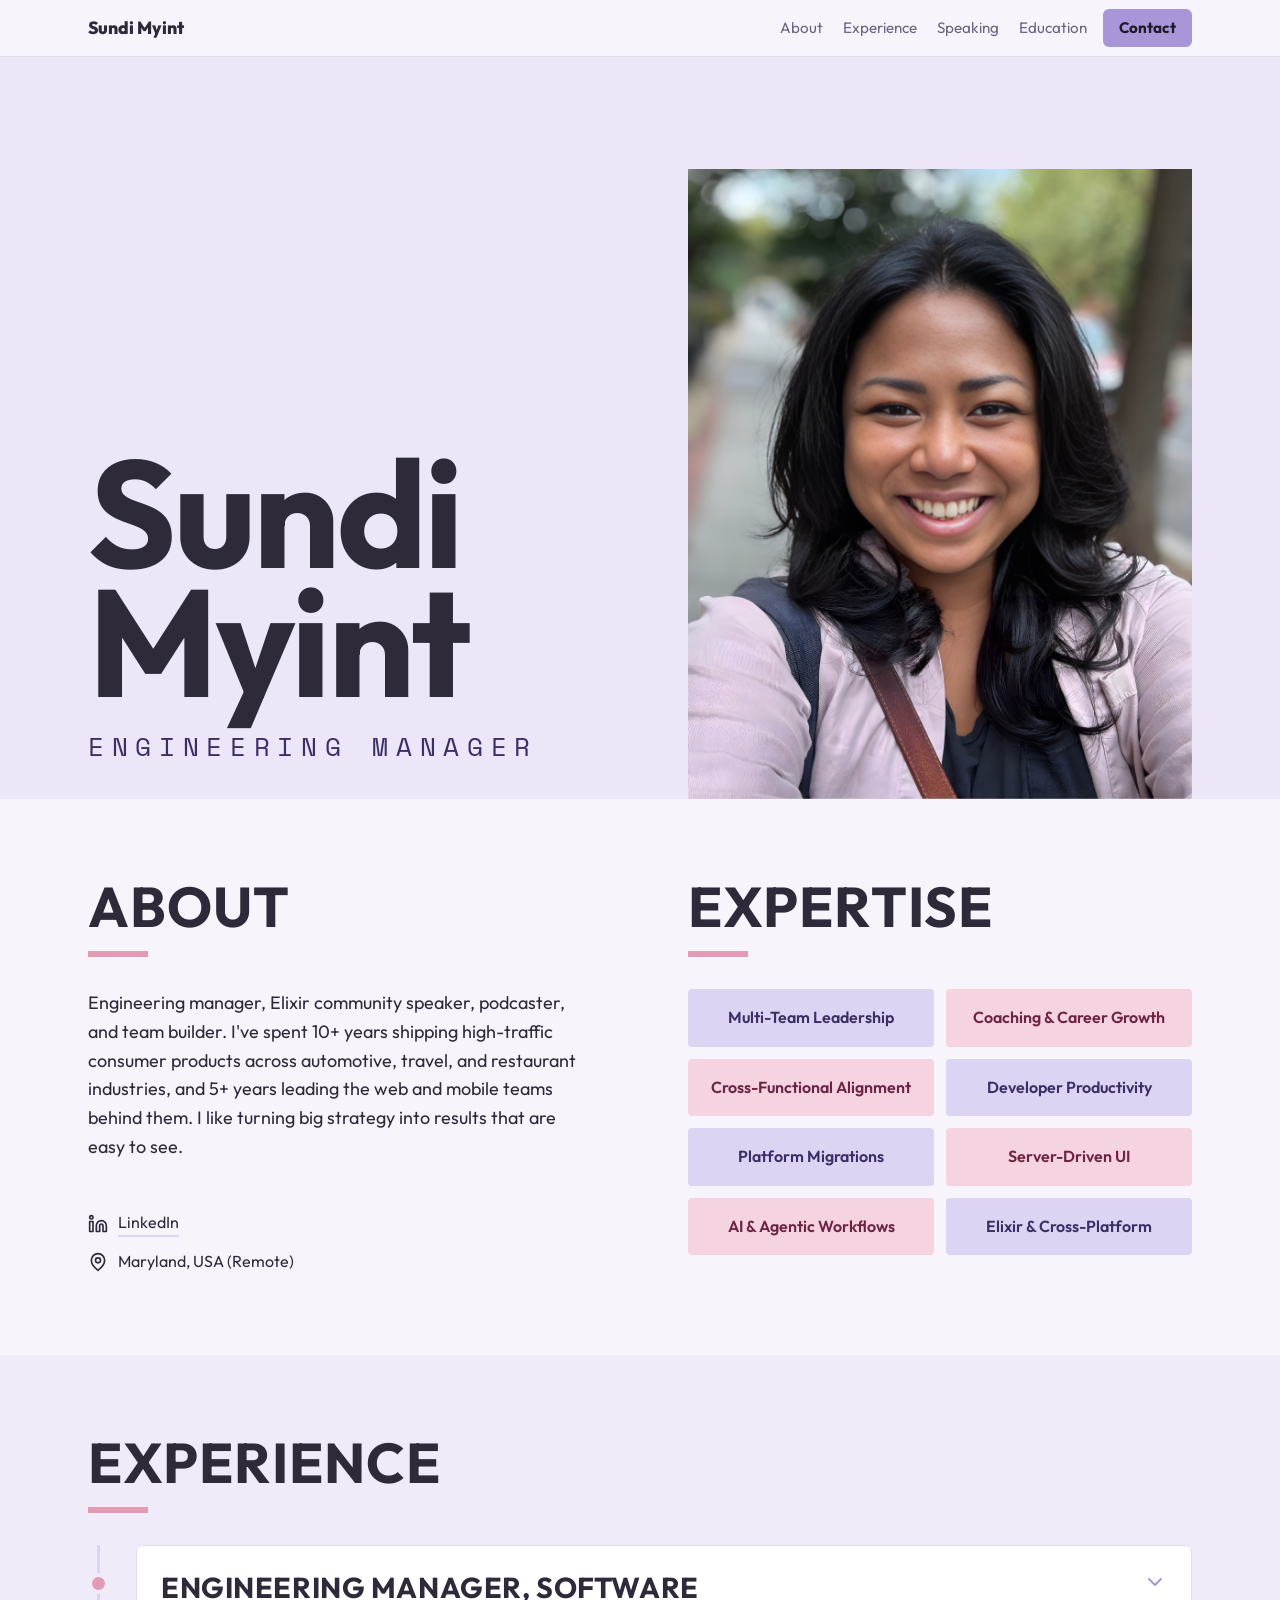
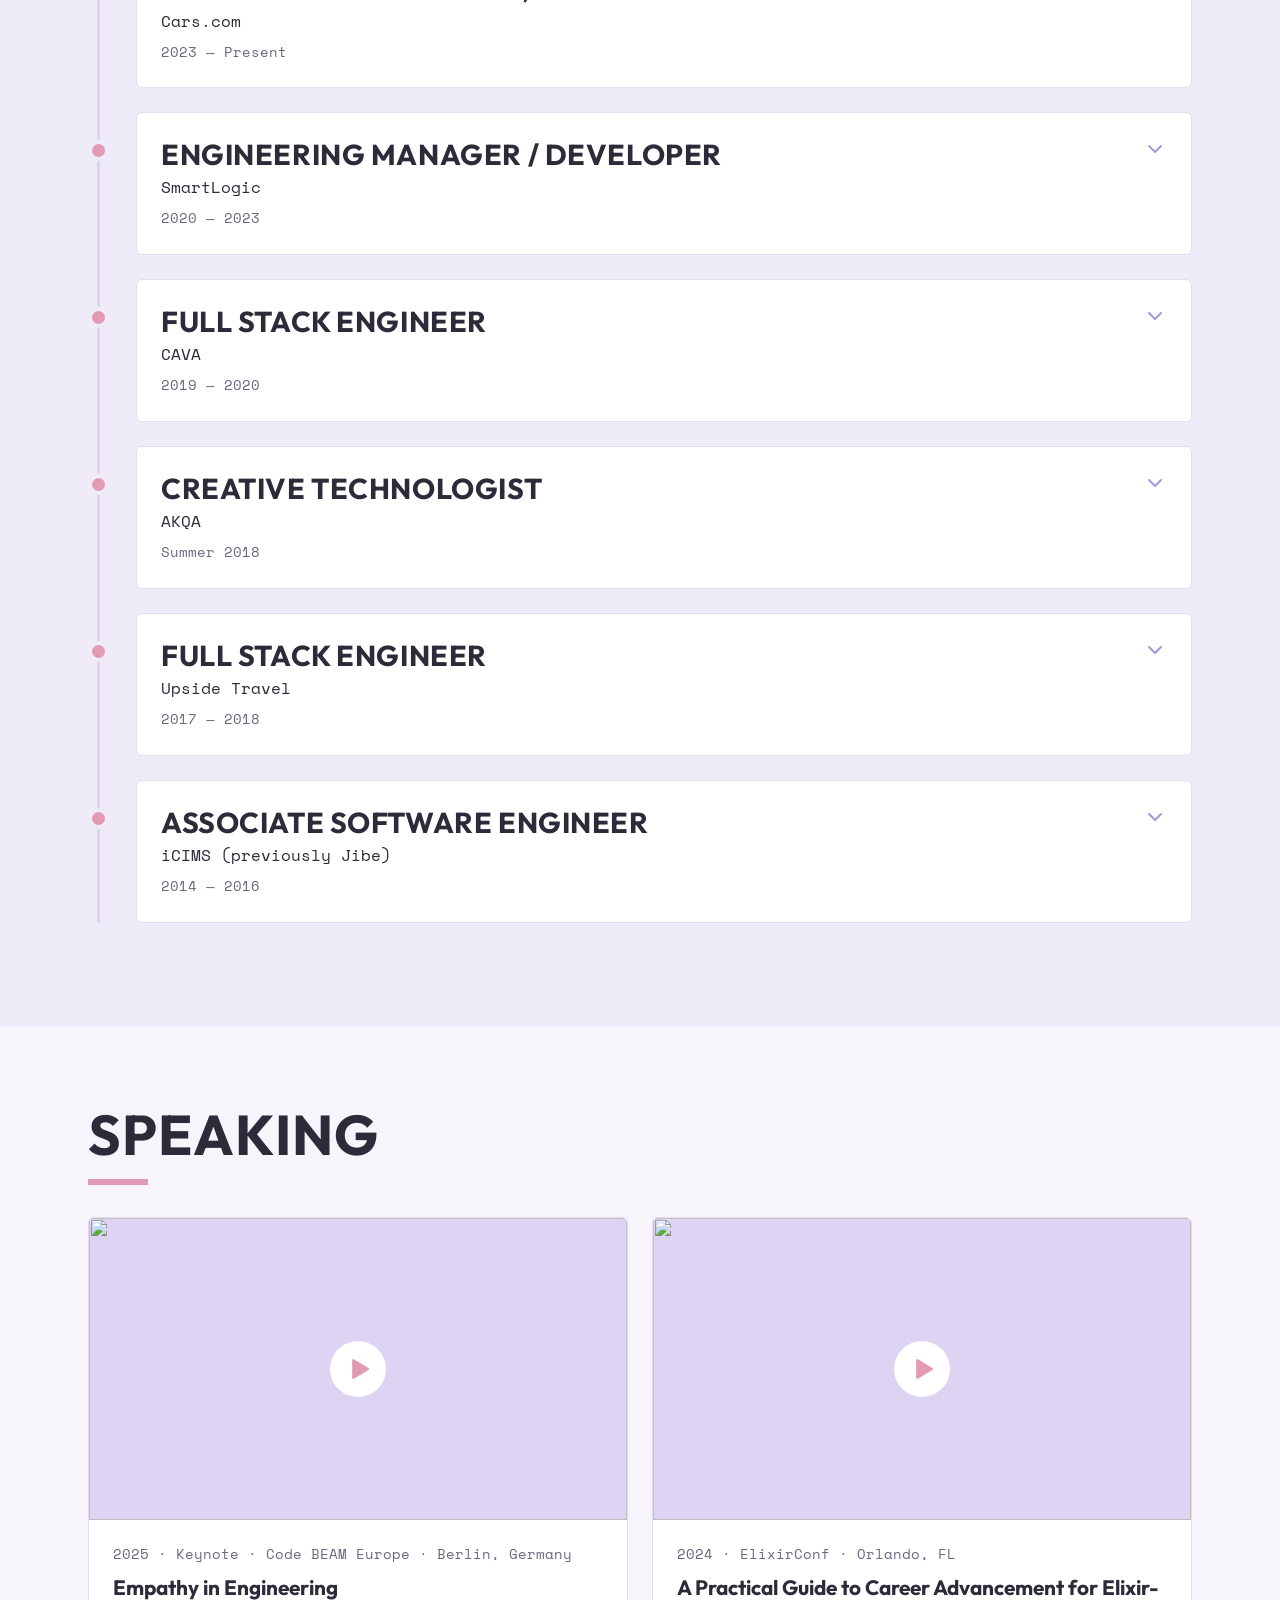
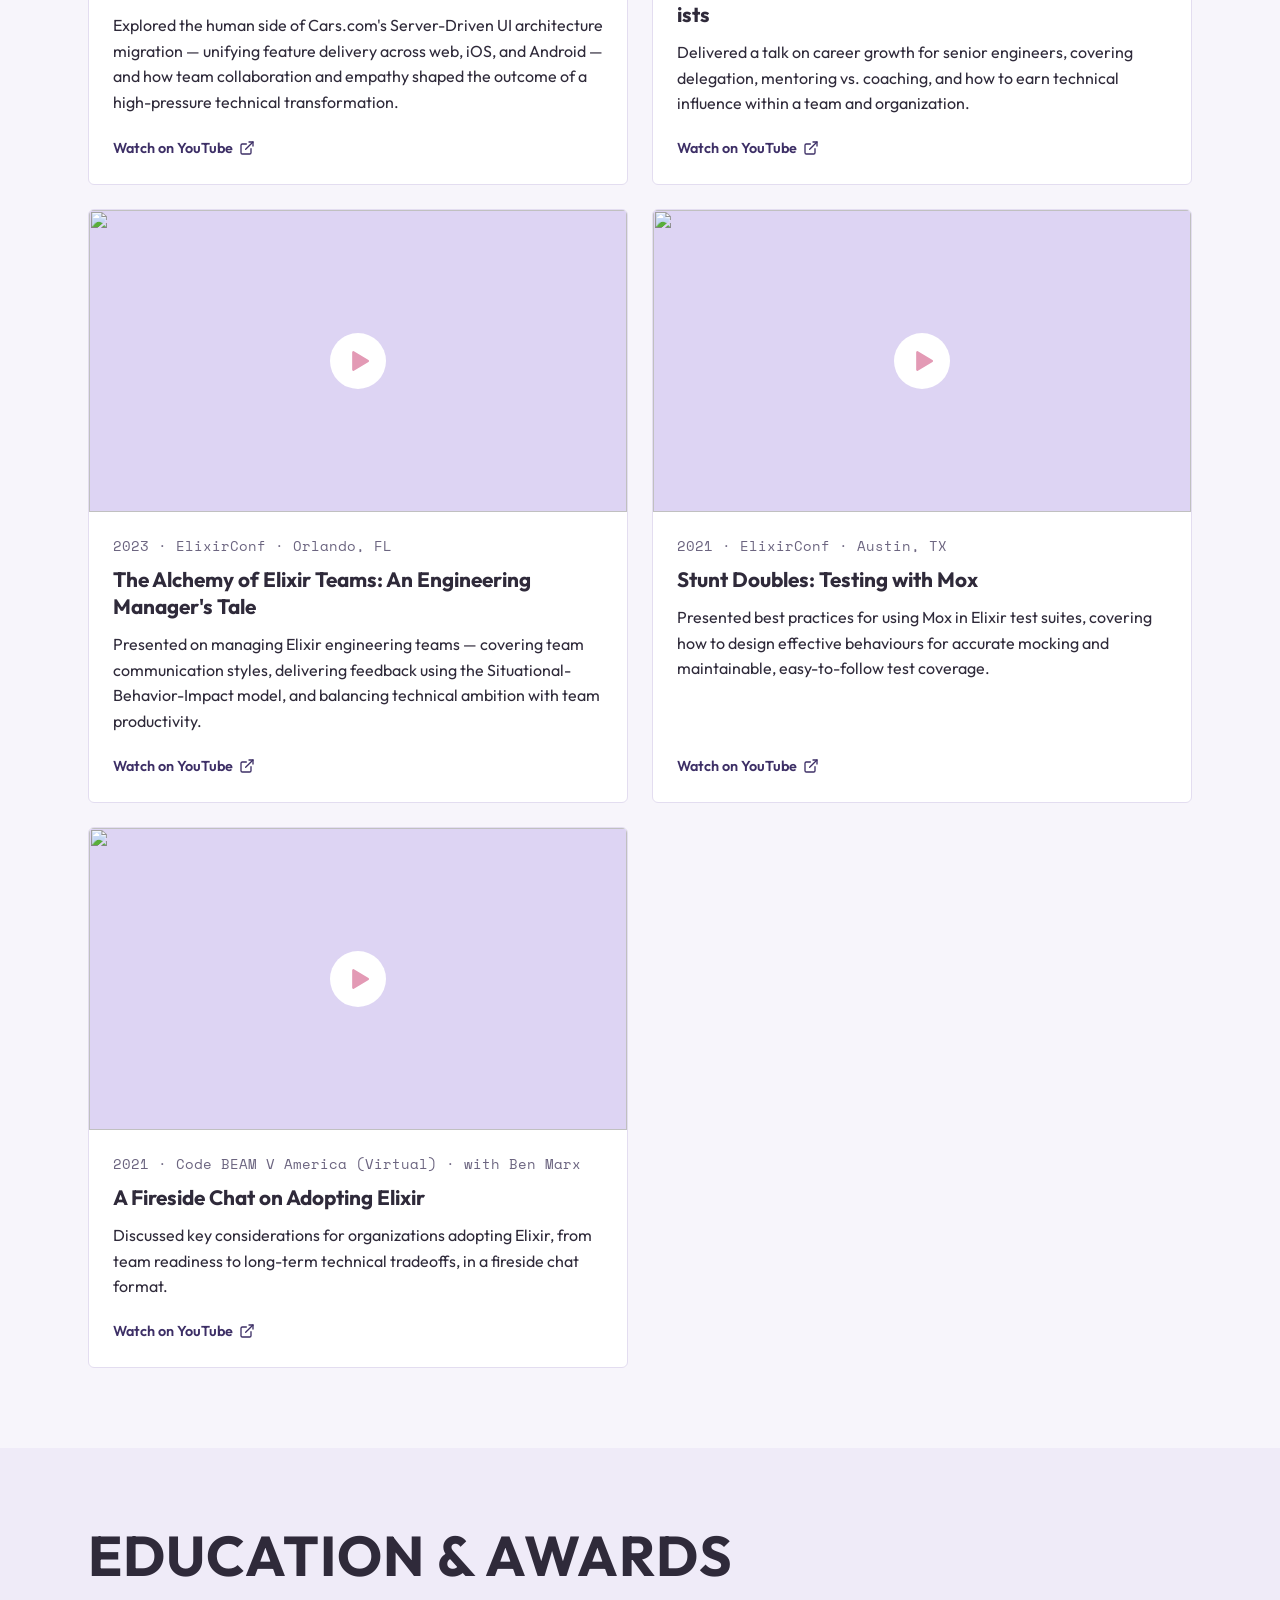
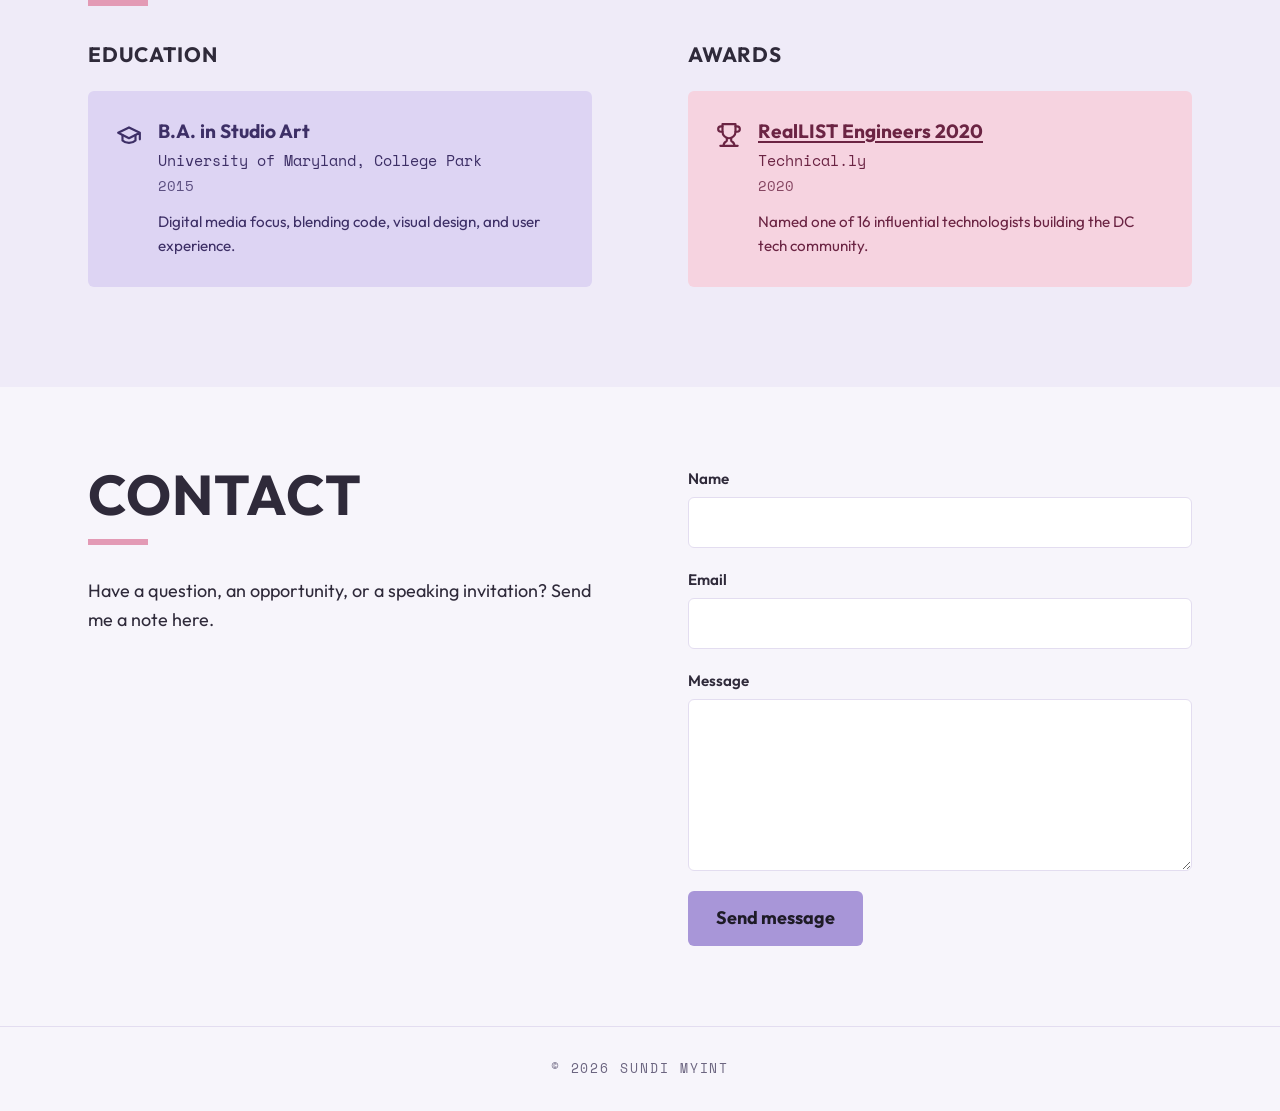
==== index.html @ 147fd5e4 "Build resume site with lavender and rose theme Replace the welcome page with a single-page resume: h" ====
<!DOCTYPE html>
<html lang="en">
<head>
  <meta charset="utf-8">
  <meta name="viewport" content="width=device-width, initial-scale=1">
  <meta name="color-scheme" content="light dark">
  <title>Sundi Myint</title>
  <meta name="description" content="Sundi Myint, Engineering Manager">
  <link rel="preconnect" href="https://fonts.googleapis.com">
  <link rel="preconnect" href="https://fonts.gstatic.com" crossorigin>
  <link href="https://fonts.googleapis.com/css2?family=Outfit:wght@300;400;500;600;700;800&family=Space+Mono:wght@400;700&display=swap" rel="stylesheet">
  <style>
    /* ---------- Theme: lavender and rose ---------- */
    :root {
      --bg: #f7f5fb;
      --hero: #ece6f8;
      --surface: #ffffff;
      --surface-alt: #efebf8;
      --text: #2f2a3a;
      --muted: #6c6580;
      --border: #e3ddf0;

      --lavender: #a896d8;
      --lavender-soft: #ddd4f3;
      --lavender-ink: #3d2f66;
      --rose: #e39ab5;
      --rose-soft: #f6d3e0;
      --rose-ink: #6b2443;
    }
    @media (prefers-color-scheme: dark) {
      :root {
        --bg: #1e1b26;
        --hero: #262135;
        --surface: #282433;
        --surface-alt: #231f2e;
        --text: #ece8f5;
        --muted: #a9a2bb;
        --border: #363045;

        --lavender: #b9a9e8;
        --lavender-soft: #423866;
        --lavender-ink: #e2dbf7;
        --rose: #f2a7c3;
        --rose-soft: #562d45;
        --rose-ink: #fadbe7;
      }
    }

    /* ---------- Base ---------- */
    *, *::before, *::after { box-sizing: border-box; }
    body {
      margin: 0;
      background: var(--bg);
      color: var(--text);
      font-family: "Outfit", -apple-system, BlinkMacSystemFont, "Segoe UI", sans-serif;
      font-size: 1.125rem;
      line-height: 1.6;
    }
    img { max-width: 100%; display: block; }
    a { color: inherit; }
    .mono { font-family: "Space Mono", ui-monospace, monospace; }
    .wrap { max-width: 72rem; margin: 0 auto; padding: 0 1.5rem; }
    section { padding: 5rem 0; }
    h2 {
      font-size: clamp(2.25rem, 5vw, 3.5rem);
      font-weight: 700;
      letter-spacing: 0.02em;
      text-transform: uppercase;
      margin: 0 0 2rem;
      line-height: 1;
    }
    h2::after {
      content: "";
      display: block;
      width: 60px;
      height: 6px;
      margin-top: 1rem;
      background: var(--rose);
    }
    .grid-2 {
      display: grid;
      grid-template-columns: 1fr;
      gap: 3rem;
    }
    @media (min-width: 768px) {
      .grid-2 { grid-template-columns: 1fr 1fr; gap: 6rem; }
    }
    .icon { width: 20px; height: 20px; flex-shrink: 0; }

    /* ---------- Jump menu ---------- */
    html { scroll-behavior: smooth; }
    @media (prefers-reduced-motion: reduce) { html { scroll-behavior: auto; } }
    section { scroll-margin-top: 4rem; }
    .site-nav {
      position: sticky;
      top: 0;
      z-index: 10;
      background: color-mix(in srgb, var(--bg) 88%, transparent);
      -webkit-backdrop-filter: blur(8px);
      backdrop-filter: blur(8px);
      border-bottom: 1px solid var(--border);
    }
    .site-nav .wrap {
      display: flex;
      align-items: center;
      gap: 1rem;
      height: 3.5rem;
    }
    .nav-home { font-weight: 800; text-decoration: none; font-size: 1.1rem; flex-shrink: 0; }
    /* Section links scroll sideways inside the bar on small screens, never the page */
    .nav-links {
      display: flex;
      gap: 1.25rem;
      margin-left: auto;
      overflow-x: auto;
      scrollbar-width: none;
      font-size: 0.95rem;
    }
    .nav-links::-webkit-scrollbar { display: none; }
    .nav-links a { text-decoration: none; white-space: nowrap; color: var(--muted); }
    .nav-links a:hover { color: var(--text); }
    .nav-links a[aria-current="true"] {
      color: var(--text);
      text-decoration: underline 2px var(--rose);
      text-underline-offset: 6px;
    }
    .nav-contact[aria-current="true"] { background: var(--rose); }
    .nav-contact {
      flex-shrink: 0;
      text-decoration: none;
      font-weight: 700;
      font-size: 0.95rem;
      padding: 0.45rem 1rem;
      border-radius: 6px;
      background: var(--lavender);
      color: #1e1b26;
      transition: background 0.2s;
    }
    .nav-contact:hover { background: var(--rose); }
    .site-nav a:focus-visible { outline: 3px solid var(--lavender); outline-offset: 2px; border-radius: 4px; }
    @media (max-width: 520px) {
      .nav-home { display: none; }
      /* Fade the right edge so it's clear more links scroll into view */
      .nav-links {
        margin-left: 0;
        padding-right: 1.5rem;
        -webkit-mask-image: linear-gradient(to right, #000 calc(100% - 2rem), transparent);
        mask-image: linear-gradient(to right, #000 calc(100% - 2rem), transparent);
      }
    }

    /* ---------- Header ---------- */
    header { background: var(--hero); padding-top: 4rem; }
    @media (min-width: 768px) { header { padding-top: 7rem; } }
    .hero-text { display: flex; flex-direction: column; justify-content: flex-end; padding-bottom: 2rem; }
    .name {
      margin: 0;
      font-size: clamp(4.5rem, 13vw, 9.5rem);
      font-weight: 700;
      line-height: 0.85;
      letter-spacing: -0.02em;
    }
    .name span { display: block; }
    .title {
      margin: 1.25rem 0 0;
      font-size: clamp(1rem, 2.2vw, 1.6rem);
      letter-spacing: 0.3em;
      text-transform: uppercase;
      color: var(--lavender-ink);
    }
    @media (prefers-color-scheme: dark) { .title { color: var(--lavender); } }
    .photo { align-self: end; justify-self: end; width: 100%; max-width: 400px; }
    @media (min-width: 768px) { .photo { max-width: none; } }
    .photo img {
      width: 100%;
      height: auto;
      aspect-ratio: 4 / 5;
      object-fit: cover;
      object-position: center 30%;
    }

    /* ---------- About & skills ---------- */
    .contact { list-style: none; padding: 0; margin: 3rem 0 0; display: grid; gap: 0.75rem; font-size: 1rem; }
    .contact li { display: flex; align-items: center; gap: 0.6rem; }
    .contact a { text-decoration: none; border-bottom: 2px solid var(--lavender-soft); }
    .contact a:hover { border-color: var(--lavender); }
    .skills { display: grid; grid-template-columns: 1fr 1fr; gap: 0.75rem; }
    .skill {
      padding: 1rem 1.25rem;
      text-align: center;
      font-weight: 600;
      font-size: 1rem;
      border-radius: 4px;
    }
    .skill { display: flex; align-items: center; justify-content: center; }
    .nowrap { white-space: nowrap; }
    .skill.lav { background: var(--lavender-soft); color: var(--lavender-ink); }
    .skill.rose { background: var(--rose-soft); color: var(--rose-ink); }

    /* ---------- Experience timeline ---------- */
    #experience { background: var(--surface-alt); }
    .timeline { position: relative; list-style: none; margin: 0; padding: 0; }
    .timeline::before {
      content: "";
      position: absolute;
      top: 0; bottom: 0; left: 9px;
      width: 3px;
      background: var(--lavender-soft);
    }
    .job { position: relative; padding-left: 3rem; margin-bottom: 1.5rem; }
    .job::before {
      content: "";
      position: absolute;
      left: 0; top: 1.75rem;
      width: 21px; height: 21px;
      border-radius: 50%;
      background: var(--rose);
      border: 4px solid var(--surface-alt);
    }
    .job-toggle {
      all: unset;
      box-sizing: border-box;
      width: 100%;
      display: flex;
      align-items: flex-start;
      justify-content: space-between;
      gap: 1rem;
      padding: 1.5rem;
      background: var(--surface);
      border: 1px solid var(--border);
      border-radius: 6px;
      cursor: pointer;
      transition: border-color 0.2s;
    }
    .job-toggle:hover { border-color: var(--lavender); }
    .job-toggle:focus-visible { outline: 3px solid var(--lavender); outline-offset: 2px; }
    .job-role {
      display: block;
      font-size: clamp(1.35rem, 3vw, 1.8rem);
      font-weight: 700;
      text-transform: uppercase;
      letter-spacing: 0.02em;
      line-height: 1.2;
    }
    .job-company { display: block; margin-top: 0.25rem; font-size: 1rem; }
    .job-dates { display: block; margin-top: 0.4rem; font-size: 0.875rem; color: var(--muted); }
    .chevron { width: 24px; height: 24px; color: var(--lavender); transition: transform 0.35s cubic-bezier(0.34, 1.56, 0.64, 1); }
    .job-toggle[aria-expanded="true"] .chevron { transform: rotate(180deg); }
    .job-toggle[aria-expanded="true"] { border-color: var(--lavender); }
    /* Animates to the content's real height, so long descriptions are never cut off */
    .job-detail {
      display: grid;
      grid-template-rows: 0fr;
      opacity: 0;
      transition: grid-template-rows 0.4s ease, opacity 0.3s ease;
    }
    .job-detail.open { grid-template-rows: 1fr; opacity: 1; }
    .job-detail > div { overflow: hidden; }
    .job-detail ul, .job-detail p {
      margin: 0.25rem 0 0;
      padding: 1.25rem 1.5rem;
      background: var(--surface);
      border: 1px solid var(--border);
      border-radius: 6px;
      font-size: 1rem;
    }
    .job-detail ul { padding-left: 2.75rem; }
    .job-detail li + li { margin-top: 0.4rem; }

    /* ---------- Speaking ---------- */
    .talks {
      list-style: none;
      margin: 0;
      padding: 0;
      display: grid;
      grid-template-columns: 1fr;
      gap: 1.5rem;
    }
    @media (min-width: 768px) { .talks { grid-template-columns: 1fr 1fr; } }
    .talk {
      display: flex;
      flex-direction: column;
      background: var(--surface);
      border: 1px solid var(--border);
      border-radius: 6px;
      overflow: hidden;
    }
    /* Video thumbnail, or a plain play tile when there's no image */
    .talk-media {
      position: relative;
      display: block;
      aspect-ratio: 16 / 9;
      background: var(--lavender-soft);
      color: var(--lavender-ink);
    }
    .talk-media img { width: 100%; height: 100%; object-fit: cover; }
    .talk-media .play {
      position: absolute;
      inset: 0;
      margin: auto;
      width: 56px;
      height: 56px;
      padding: 14px;
      border-radius: 50%;
      background: var(--surface);
      color: var(--rose);
      transition: transform 0.2s;
    }
    a.talk-media:hover .play { transform: scale(1.1); }
    a.talk-media:focus-visible { outline: 3px solid var(--lavender); outline-offset: -3px; }
    .talk-body { padding: 1.5rem; display: flex; flex-direction: column; flex: 1; }
    .talk-meta { margin: 0; font-size: 0.85rem; color: var(--muted); }
    .talk h3 { margin: 0.5rem 0 0; text-transform: none; letter-spacing: 0; font-size: 1.3rem; line-height: 1.3; }
    .talk-body > p:not(.talk-meta) { margin: 0.75rem 0 0; font-size: 1rem; }
    .talk-link {
      margin-top: auto;
      padding-top: 1.25rem;
      display: inline-flex;
      align-items: center;
      gap: 0.4rem;
      font-size: 0.9rem;
      font-weight: 600;
      text-decoration: none;
      color: var(--lavender-ink);
    }
    @media (prefers-color-scheme: dark) { .talk-link { color: var(--lavender); } }
    .talk-link:hover { text-decoration: underline; text-underline-offset: 3px; }
    .talk-link .icon { width: 16px; height: 16px; }

    /* ---------- Education & awards ---------- */
    #education { background: var(--surface-alt); }
    h3 { font-size: 1.3rem; font-weight: 700; letter-spacing: 0.04em; text-transform: uppercase; margin: 0 0 1.25rem; }
    .card {
      display: flex;
      gap: 1rem;
      padding: 1.75rem;
      border-radius: 6px;
      margin-bottom: 1.25rem;
    }
    .card.lav { background: var(--lavender-soft); color: var(--lavender-ink); }
    .card.rose { background: var(--rose-soft); color: var(--rose-ink); }
    .card .icon { width: 26px; height: 26px; margin-top: 0.15rem; }
    .card h4 { margin: 0; font-size: 1.2rem; font-weight: 700; line-height: 1.3; }
    .card p { margin: 0.25rem 0 0; font-size: 0.95rem; }
    .card .when { font-size: 0.85rem; opacity: 0.8; }
    .card h4 a { text-decoration-thickness: 2px; text-underline-offset: 3px; }
    .card p:not(.mono) { margin-top: 0.75rem; }

    /* ---------- Contact ---------- */
    .contact-form { display: grid; gap: 1.25rem; }
    .contact-form label { display: grid; gap: 0.4rem; font-size: 0.95rem; font-weight: 600; }
    .contact-form input, .contact-form textarea {
      font: inherit;
      font-weight: 400;
      color: var(--text);
      background: var(--surface);
      border: 1px solid var(--border);
      border-radius: 6px;
      padding: 0.75rem 1rem;
      width: 100%;
    }
    .contact-form textarea { resize: vertical; min-height: 8rem; }
    .contact-form input:focus, .contact-form textarea:focus { outline: 3px solid var(--lavender); outline-offset: 1px; border-color: var(--lavender); }
    .contact-form button {
      justify-self: start;
      font: inherit;
      font-weight: 700;
      padding: 0.8rem 1.75rem;
      border: 0;
      border-radius: 6px;
      background: var(--lavender);
      color: #1e1b26;
      cursor: pointer;
      transition: background 0.2s;
    }
    .contact-form button:hover { background: var(--rose); }
    .contact-form button:focus-visible { outline: 3px solid var(--text); outline-offset: 2px; }
    .honeypot { position: absolute; left: -9999px; width: 1px; height: 1px; opacity: 0; }

    /* ---------- Footer ---------- */
    footer { padding: 2rem 0; text-align: center; font-size: 0.8rem; letter-spacing: 0.15em; text-transform: uppercase; color: var(--muted); border-top: 1px solid var(--border); }

    /* ---------- Entrance animation ---------- */
    @keyframes slideUp { from { opacity: 0; transform: translateY(30px); } to { opacity: 1; transform: none; } }
    .rise { animation: slideUp 0.6s ease both; }
    .rise-1 { animation-delay: 0.1s; }
    .rise-2 { animation-delay: 0.2s; }
    @media (prefers-reduced-motion: reduce) {
      .rise, .job-detail, .chevron { animation: none; transition: none; }
    }
  </style>
</head>
<body>

  <!-- Inline icon sprite (paths from Lucide, ISC license) -->
  <svg width="0" height="0" style="position:absolute" aria-hidden="true">
    <defs>
      <symbol id="i-linkedin" viewBox="0 0 24 24" fill="none" stroke="currentColor" stroke-width="2" stroke-linecap="round" stroke-linejoin="round"><path d="M16 8a6 6 0 0 1 6 6v7h-4v-7a2 2 0 0 0-2-2 2 2 0 0 0-2 2v7h-4v-7a6 6 0 0 1 6-6z"/><rect x="2" y="9" width="4" height="12"/><circle cx="4" cy="4" r="2"/></symbol>
      <symbol id="i-pin" viewBox="0 0 24 24" fill="none" stroke="currentColor" stroke-width="2" stroke-linecap="round" stroke-linejoin="round"><path d="M20 10c0 6-8 12-8 12s-8-6-8-12a8 8 0 0 1 16 0Z"/><circle cx="12" cy="10" r="3"/></symbol>
      <symbol id="i-chevron" viewBox="0 0 24 24" fill="none" stroke="currentColor" stroke-width="2" stroke-linecap="round" stroke-linejoin="round"><path d="m6 9 6 6 6-6"/></symbol>
      <symbol id="i-cap" viewBox="0 0 24 24" fill="none" stroke="currentColor" stroke-width="2" stroke-linecap="round" stroke-linejoin="round"><path d="M22 10v6M2 10l10-5 10 5-10 5z"/><path d="M6 12v5c3 3 9 3 12 0v-5"/></symbol>
      <symbol id="i-trophy" viewBox="0 0 24 24" fill="none" stroke="currentColor" stroke-width="2" stroke-linecap="round" stroke-linejoin="round"><path d="M6 9H4.5a2.5 2.5 0 0 1 0-5H6"/><path d="M18 9h1.5a2.5 2.5 0 0 0 0-5H18"/><path d="M4 22h16"/><path d="M10 14.66V17c0 .55-.47.98-.97 1.21C7.85 18.75 7 20.24 7 22"/><path d="M14 14.66V17c0 .55.47.98.97 1.21C16.15 18.75 17 20.24 17 22"/><path d="M18 2H6v7a6 6 0 0 0 12 0V2Z"/></symbol>
      <symbol id="i-play" viewBox="0 0 24 24" fill="currentColor" stroke="none"><path d="M7 4.5v15a1 1 0 0 0 1.5.86l12.5-7.5a1 1 0 0 0 0-1.72L8.5 3.64A1 1 0 0 0 7 4.5Z"/></symbol>
      <symbol id="i-external" viewBox="0 0 24 24" fill="none" stroke="currentColor" stroke-width="2" stroke-linecap="round" stroke-linejoin="round"><path d="M15 3h6v6"/><path d="M10 14 21 3"/><path d="M18 13v6a2 2 0 0 1-2 2H5a2 2 0 0 1-2-2V8a2 2 0 0 1 2-2h6"/></symbol>
    </defs>
  </svg>

  <!-- ===== HEADER ===== -->
  <!-- ===== JUMP MENU ===== -->
  <nav class="site-nav" aria-label="Page sections">
    <div class="wrap">
      <a class="nav-home" href="#top">Sundi Myint</a>
      <div class="nav-links">
        <a href="#about">About</a>
        <a href="#experience">Experience</a>
        <a href="#speaking">Speaking</a>
        <a href="#education">Education</a>
      </div>
      <a class="nav-contact" href="#contact">Contact</a>
    </div>
  </nav>

  <header id="top">
    <div class="wrap grid-2">
      <div class="hero-text">
        <h1 class="name rise rise-1"><span>Sundi</span><span>Myint</span></h1>
        <p class="title mono rise rise-2">Engineering Manager</p>
      </div>
      <div class="photo rise">
        <img src="images/sm_profile.jpg" alt="Sundi Myint smiling outdoors" width="1100" height="1424">
      </div>
    </div>
  </header>

  <main>

    <!-- ===== ABOUT & EXPERTISE ===== -->
    <section id="about">
      <div class="wrap grid-2">
        <div>
          <h2>About</h2>
          <p>Engineering manager, Elixir community speaker, podcaster, and team builder. I've spent 10+ years shipping high-traffic consumer products across automotive, travel, and restaurant industries, and 5+ years leading the web and mobile teams behind them. I like turning big strategy into results that are easy to see.</p>

          <ul class="contact">
            <li><svg class="icon"><use href="#i-linkedin"/></svg><a href="https://www.linkedin.com/in/sundimyint/">LinkedIn</a></li>
            <li><svg class="icon"><use href="#i-pin"/></svg><span>Maryland, USA (Remote)</span></li>
          </ul>
        </div>

        <div>
          <h2>Expertise</h2>
          <!-- Alternate lav/rose classes in a checkerboard (lav, rose / rose, lav / ...) -->
          <div class="skills">
            <div class="skill lav">Multi-Team Leadership</div>
            <div class="skill rose">Coaching &amp; Career Growth</div>
            <div class="skill rose">Cross-Functional Alignment</div>
            <div class="skill lav">Developer Productivity</div>
            <div class="skill lav">Platform Migrations</div>
            <div class="skill rose">Server-Driven UI</div>
            <div class="skill rose">AI &amp; Agentic Workflows</div>
            <div class="skill lav"><span>Elixir &amp; <span class="nowrap">Cross-Platform</span></span></div>
          </div>
        </div>
      </div>
    </section>

    <!-- ===== EXPERIENCE ===== -->
    <section id="experience">
      <div class="wrap">
        <h2>Experience</h2>
        <!-- One <li class="job"> per role, newest first. Each needs its own aria-controls/id number. -->
        <ol class="timeline">
          <li class="job">
            <button class="job-toggle" aria-expanded="false" aria-controls="job-1">
              <span>
                <span class="job-role">Engineering Manager, Software</span>
                <span class="job-company mono">Cars.com</span>
                <span class="job-dates mono">2023 — Present</span>
              </span>
              <svg class="chevron" aria-hidden="true"><use href="#i-chevron"/></svg>
            </button>
            <div class="job-detail" id="job-1">
              <div>
                <p>I lead the Core Shopper Experience team behind Cars.com's Vehicle Details Page, the heart of the car-shopping experience for buyers and dealers alike. We rebuilt it on a Server-Driven UI architecture powered by Elixir, so one change now ships to web, iOS, and Android at once, getting features out 3x faster. I also championed AI tooling and agentic workflows that tripled our delivery speed and sparked internal tools now speeding up teams across the company. Along the way I keep the team growing and shipping, and take my turn as incident commander when production needs a steady hand.</p>
              </div>
            </div>
          </li>

          <li class="job">
            <button class="job-toggle" aria-expanded="false" aria-controls="job-2">
              <span>
                <span class="job-role">Engineering Manager / Developer</span>
                <span class="job-company mono">SmartLogic</span>
                <span class="job-dates mono">2020 — 2023</span>
              </span>
              <svg class="chevron" aria-hidden="true"><use href="#i-chevron"/></svg>
            </button>
            <div class="job-detail" id="job-2">
              <div>
                <p>I started out building custom web and mobile apps for clients in Elixir, Flutter, and React Native, then got promoted to lead the engineering team. As a manager, I guided the careers of engineers spread across multiple client teams and tech stacks, and kept a busy slate of concurrent projects shipping on time. On the mic, I co-hosted the Elixir Wizards podcast, chatting with nearly 100 guests across tech communities.</p>
              </div>
            </div>
          </li>

          <li class="job">
            <button class="job-toggle" aria-expanded="false" aria-controls="job-3">
              <span>
                <span class="job-role">Full Stack Engineer</span>
                <span class="job-company mono">CAVA</span>
                <span class="job-dates mono">2019 — 2020</span>
              </span>
              <svg class="chevron" aria-hidden="true"><use href="#i-chevron"/></svg>
            </button>
            <div class="job-detail" id="job-3">
              <div>
                <p>I was part of the team building CAVA's digital ordering experience for restaurants nationwide, contributing to the Elixir backend APIs that power it. On the front end, I helped ship fast, polished features in Phoenix, React, and React Native across web, iOS, and Android. Working hand in hand with Product and Design, our team brought real-time ordering features to life, built to scale.</p>
              </div>
            </div>
          </li>

          <li class="job">
            <button class="job-toggle" aria-expanded="false" aria-controls="job-4">
              <span>
                <span class="job-role">Creative Technologist</span>
                <span class="job-company mono">AKQA</span>
                <span class="job-dates mono">Summer 2018</span>
              </span>
              <svg class="chevron" aria-hidden="true"><use href="#i-chevron"/></svg>
            </button>
            <div class="job-detail" id="job-4">
              <div>
                <p>I built a kiosk-based React prototype that reimagined the in-store checkout flow for a major U.S. retailer. Collaborating with Product, Design, back-of-house engineering, and QA, I helped turn the concept into a working proof of concept delivered to the client.</p>
              </div>
            </div>
          </li>

          <li class="job">
            <button class="job-toggle" aria-expanded="false" aria-controls="job-5">
              <span>
                <span class="job-role">Full Stack Engineer</span>
                <span class="job-company mono">Upside Travel</span>
                <span class="job-dates mono">2017 — 2018</span>
              </span>
              <svg class="chevron" aria-hidden="true"><use href="#i-chevron"/></svg>
            </button>
            <div class="job-detail" id="job-5">
              <div>
                <p>I was part of the team that built Upside's post-purchase experience, bringing detailed UX mockups to life so travelers could view and manage the trips they'd booked. Behind the scenes, I helped maintain the backend services that kept trip data consistent across web, iOS, and Android.</p>
              </div>
            </div>
          </li>

          <li class="job">
            <button class="job-toggle" aria-expanded="false" aria-controls="job-6">
              <span>
                <span class="job-role">Associate Software Engineer</span>
                <span class="job-company mono">iCIMS (previously Jibe)</span>
                <span class="job-dates mono">2014 — 2016</span>
              </span>
              <svg class="chevron" aria-hidden="true"><use href="#i-chevron"/></svg>
            </button>
            <div class="job-detail" id="job-6">
              <div>
                <p>I led a small engineering team on Jibe Apply, Jibe's flagship product, building custom-branded, white-labeled job application experiences. Our work went out to dozens of Fortune 500 clients, each with its own look and feel.</p>
              </div>
            </div>
          </li>
        </ol>
      </div>
    </section>

    <!-- ===== SPEAKING ===== -->
    <section id="speaking">
      <div class="wrap">
        <h2>Speaking</h2>
        <!--
          One <li class="talk"> per talk, newest first.
          To add a YouTube video to a talk, put this right after <li class="talk">,
          swapping VIDEO_ID (the code after "watch?v=" in the URL) and the title:

            <a class="talk-media" href="https://www.youtube.com/watch?v=VIDEO_ID" aria-label="Watch TITLE on YouTube">
              <img src="https://i.ytimg.com/vi/VIDEO_ID/hqdefault.jpg" alt="" loading="lazy">
              <svg class="play" aria-hidden="true"><use href="#i-play"/></svg>
            </a>

          and this as the last line inside <div class="talk-body">:

            <a class="talk-link" href="https://www.youtube.com/watch?v=VIDEO_ID">Watch on YouTube <svg class="icon" aria-hidden="true"><use href="#i-external"/></svg></a>
        -->
        <ul class="talks">
          <li class="talk">
            <a class="talk-media" href="https://www.youtube.com/watch?v=G0wA5NTY1Rg" aria-label="Watch Empathy in Engineering on YouTube">
              <img src="https://i.ytimg.com/vi/G0wA5NTY1Rg/hqdefault.jpg" alt="" loading="lazy">
              <svg class="play" aria-hidden="true"><use href="#i-play"/></svg>
            </a>
            <div class="talk-body">
              <p class="talk-meta mono">2025 · Keynote · Code BEAM Europe · Berlin, Germany</p>
              <h3>Empathy in Engineering</h3>
              <p>Explored the human side of Cars.com's Server-Driven UI architecture migration — unifying feature delivery across web, iOS, and Android — and how team collaboration and empathy shaped the outcome of a high-pressure technical transformation.</p>
              <a class="talk-link" href="https://www.youtube.com/watch?v=G0wA5NTY1Rg">Watch on YouTube <svg class="icon" aria-hidden="true"><use href="#i-external"/></svg></a>
            </div>
          </li>

          <li class="talk">
            <a class="talk-media" href="https://www.youtube.com/watch?v=dm-fE7GOV04" aria-label="Watch A Practical Guide to Career Advancement for Elixir-ists on YouTube">
              <img src="https://i.ytimg.com/vi/dm-fE7GOV04/hqdefault.jpg" alt="" loading="lazy">
              <svg class="play" aria-hidden="true"><use href="#i-play"/></svg>
            </a>
            <div class="talk-body">
              <p class="talk-meta mono">2024 · ElixirConf · Orlando, FL</p>
              <h3>A Practical Guide to Career Advancement for Elixir-ists</h3>
              <p>Delivered a talk on career growth for senior engineers, covering delegation, mentoring vs. coaching, and how to earn technical influence within a team and organization.</p>
              <a class="talk-link" href="https://www.youtube.com/watch?v=dm-fE7GOV04">Watch on YouTube <svg class="icon" aria-hidden="true"><use href="#i-external"/></svg></a>
            </div>
          </li>

          <li class="talk">
            <a class="talk-media" href="https://www.youtube.com/watch?v=tdGsG2bC-nc" aria-label="Watch The Alchemy of Elixir Teams: An Engineering Manager&#39;s Tale on YouTube">
              <img src="https://i.ytimg.com/vi/tdGsG2bC-nc/hqdefault.jpg" alt="" loading="lazy">
              <svg class="play" aria-hidden="true"><use href="#i-play"/></svg>
            </a>
            <div class="talk-body">
              <p class="talk-meta mono">2023 · ElixirConf · Orlando, FL</p>
              <h3>The Alchemy of Elixir Teams: An Engineering Manager's Tale</h3>
              <p>Presented on managing Elixir engineering teams — covering team communication styles, delivering feedback using the Situational-Behavior-Impact model, and balancing technical ambition with team productivity.</p>
              <a class="talk-link" href="https://www.youtube.com/watch?v=tdGsG2bC-nc">Watch on YouTube <svg class="icon" aria-hidden="true"><use href="#i-external"/></svg></a>
            </div>
          </li>

          <li class="talk">
            <a class="talk-media" href="https://www.youtube.com/watch?v=qMScnpGhu4E" aria-label="Watch Stunt Doubles: Testing with Mox on YouTube">
              <img src="https://i.ytimg.com/vi/qMScnpGhu4E/hqdefault.jpg" alt="" loading="lazy">
              <svg class="play" aria-hidden="true"><use href="#i-play"/></svg>
            </a>
            <div class="talk-body">
              <p class="talk-meta mono">2021 · ElixirConf · Austin, TX</p>
              <h3>Stunt Doubles: Testing with Mox</h3>
              <p>Presented best practices for using Mox in Elixir test suites, covering how to design effective behaviours for accurate mocking and maintainable, easy-to-follow test coverage.</p>
              <a class="talk-link" href="https://www.youtube.com/watch?v=qMScnpGhu4E">Watch on YouTube <svg class="icon" aria-hidden="true"><use href="#i-external"/></svg></a>
            </div>
          </li>

          <li class="talk">
            <a class="talk-media" href="https://www.youtube.com/watch?v=NX2V3eg0aok" aria-label="Watch A Fireside Chat on Adopting Elixir on YouTube">
              <img src="https://i.ytimg.com/vi/NX2V3eg0aok/hqdefault.jpg" alt="" loading="lazy">
              <svg class="play" aria-hidden="true"><use href="#i-play"/></svg>
            </a>
            <div class="talk-body">
              <p class="talk-meta mono">2021 · Code BEAM V America (Virtual) · with Ben Marx</p>
              <h3>A Fireside Chat on Adopting Elixir</h3>
              <p>Discussed key considerations for organizations adopting Elixir, from team readiness to long-term technical tradeoffs, in a fireside chat format.</p>
              <a class="talk-link" href="https://www.youtube.com/watch?v=NX2V3eg0aok">Watch on YouTube <svg class="icon" aria-hidden="true"><use href="#i-external"/></svg></a>
            </div>
          </li>
        </ul>
      </div>
    </section>

    <!-- ===== EDUCATION & AWARDS ===== -->
    <section id="education">
      <div class="wrap">
        <h2>Education &amp; Awards</h2>
        <div class="grid-2">
          <div>
            <h3>Education</h3>
            <div class="card lav">
              <svg class="icon" aria-hidden="true"><use href="#i-cap"/></svg>
              <div>
                <h4>B.A. in Studio Art</h4>
                <p class="mono">University of Maryland, College Park</p>
                <p class="mono when">2015</p>
                <p>Digital media focus, blending code, visual design, and user experience.</p>
              </div>
            </div>
          </div>

          <div>
            <h3>Awards</h3>
            <div class="card rose">
              <svg class="icon" aria-hidden="true"><use href="#i-trophy"/></svg>
              <div>
                <h4><a href="https://technical.ly/software-development/reallist-engineers-2020-dctech-influential-software-developers/">RealLIST Engineers 2020</a></h4>
                <p class="mono">Technical.ly</p>
                <p class="mono when">2020</p>
                <p>Named one of 16 influential technologists building the DC tech community.</p>
              </div>
            </div>
          </div>
        </div>
      </div>
    </section>

    <!-- ===== CONTACT ===== -->
    <section id="contact">
      <div class="wrap grid-2">
        <div>
          <h2>Contact</h2>
          <p>Have a question, an opportunity, or a speaking invitation? Send me a note here.</p>
        </div>

        <!-- Submissions go to Formspree, which checks for bots and emails each message on. -->
        <form class="contact-form" action="https://formspree.io/f/xvkzzzoz" method="POST">
          <label>
            <span>Name</span>
            <input type="text" name="name" autocomplete="name" required>
          </label>
          <label>
            <span>Email</span>
            <input type="email" name="email" autocomplete="email" required>
          </label>
          <label>
            <span>Message</span>
            <textarea name="message" rows="6" required></textarea>
          </label>
          <!-- Honeypot: hidden from people; bots that fill it in get filtered out -->
          <input type="text" name="_gotcha" class="honeypot" tabindex="-1" autocomplete="off" aria-hidden="true">
          <button type="submit">Send message</button>
        </form>
      </div>
    </section>

  </main>

  <footer class="mono">
    <div class="wrap">© 2026 Sundi Myint</div>
  </footer>

  <script>
    // Jump menu: highlight the link for the section currently in view
    const navLinks = [...document.querySelectorAll('.site-nav a[href^="#"]:not(.nav-home)')];
    const navSections = navLinks.map(a => document.querySelector(a.getAttribute('href')));
    const linkStrip = document.querySelector('.nav-links');
    let currentLink = null;

    function updateCurrentSection() {
      const navHeight = document.querySelector('.site-nav').offsetHeight;
      const atBottom = window.innerHeight + window.scrollY >= document.documentElement.scrollHeight - 2;
      let index = -1;
      navSections.forEach((section, i) => {
        if (section.getBoundingClientRect().top <= navHeight + window.innerHeight * 0.3) index = i;
      });
      // The last section may be too short to reach the top, so treat the page bottom as "in it"
      if (atBottom) index = navSections.length - 1;

      const link = navLinks[index] || null;
      if (link === currentLink) return;
      navLinks.forEach(a => a.removeAttribute('aria-current'));
      if (link) {
        link.setAttribute('aria-current', 'true');
        // On narrow screens, slide the active link into view inside the menu strip
        if (linkStrip.contains(link)) {
          const strip = linkStrip.getBoundingClientRect();
          const box = link.getBoundingClientRect();
          if (box.left < strip.left || box.right > strip.right - 24) {
            linkStrip.scrollTo({ left: link.offsetLeft - linkStrip.offsetLeft - 8, behavior: 'smooth' });
          }
        }
      }
      currentLink = link;
    }
    window.addEventListener('scroll', updateCurrentSection, { passive: true });
    window.addEventListener('resize', updateCurrentSection);
    updateCurrentSection();

    // Expanding job cards: only one open at a time
    const toggles = document.querySelectorAll('.job-toggle');
    toggles.forEach(btn => {
      btn.addEventListener('click', () => {
        const opening = btn.getAttribute('aria-expanded') !== 'true';
        toggles.forEach(other => {
          other.setAttribute('aria-expanded', 'false');
          document.getElementById(other.getAttribute('aria-controls')).classList.remove('open');
        });
        if (opening) {
          btn.setAttribute('aria-expanded', 'true');
          document.getElementById(btn.getAttribute('aria-controls')).classList.add('open');
        }
      });
    });
  </script>
</body>
</html>
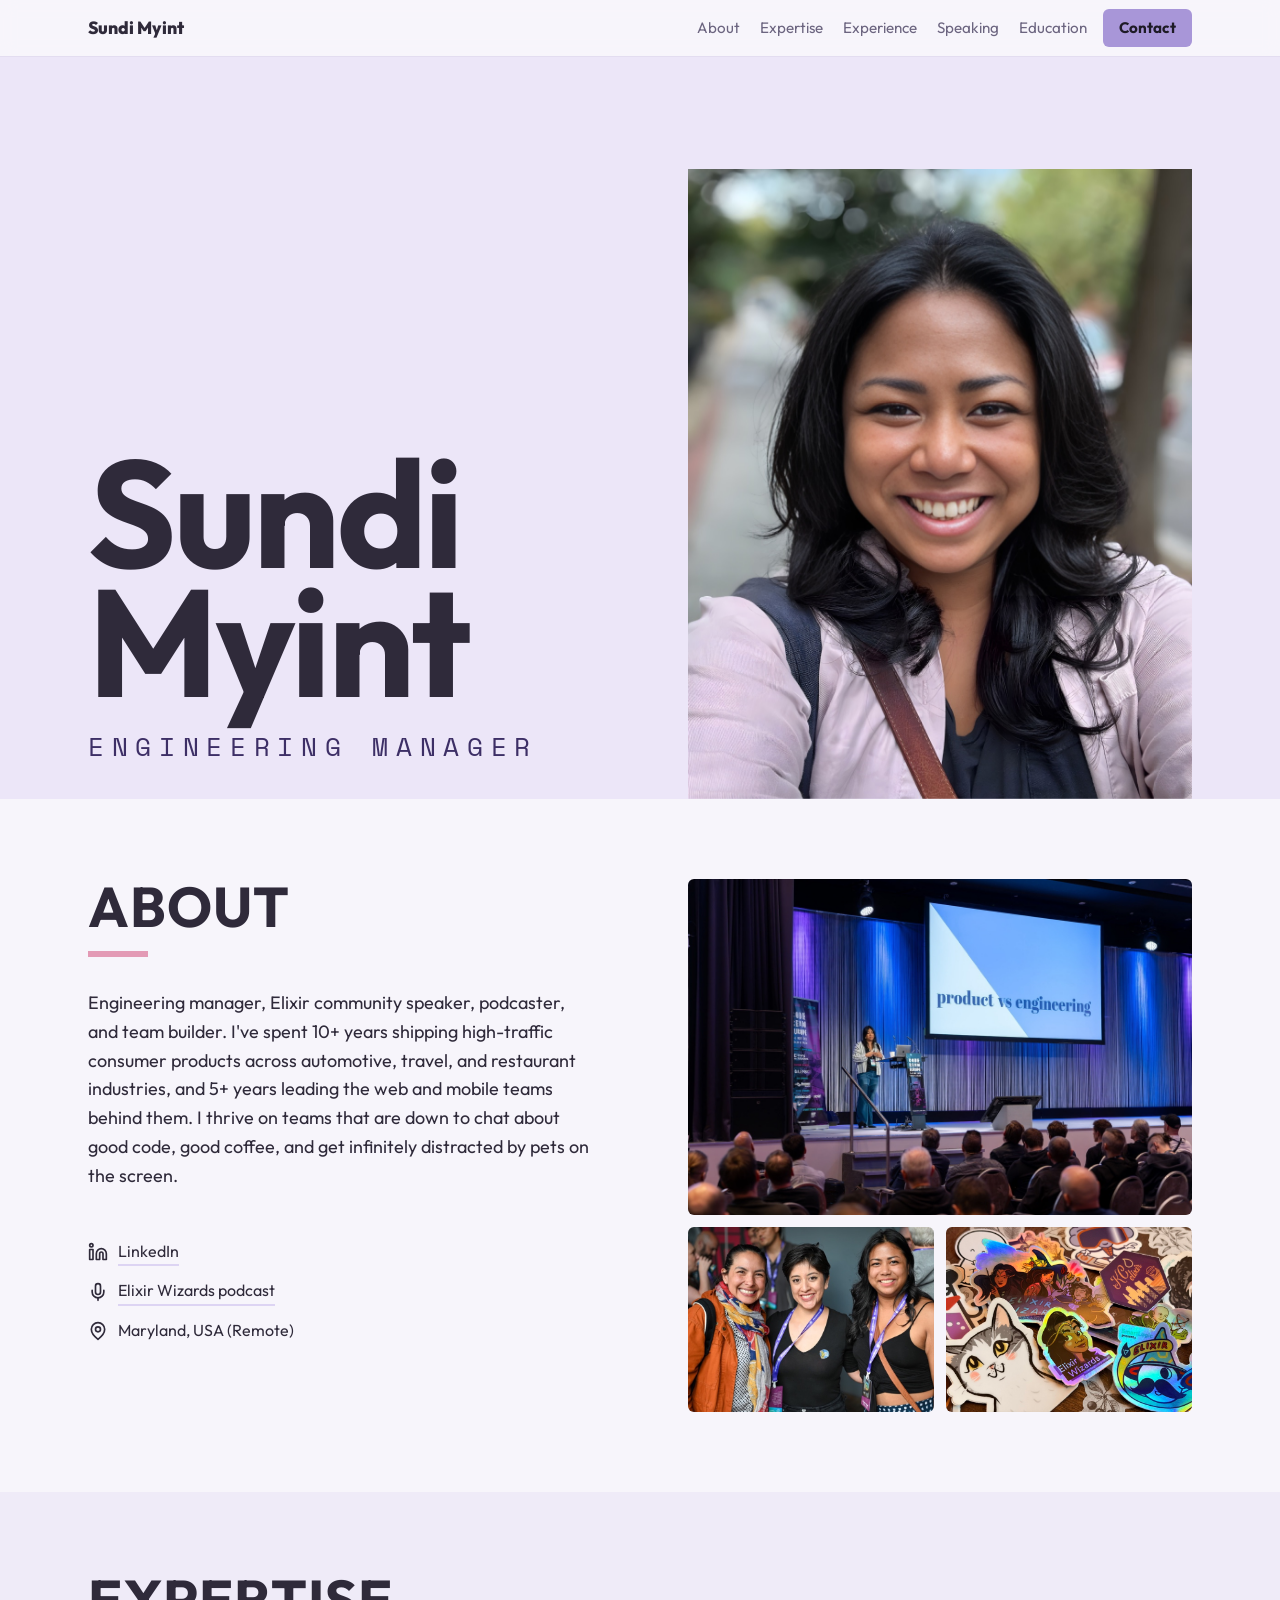
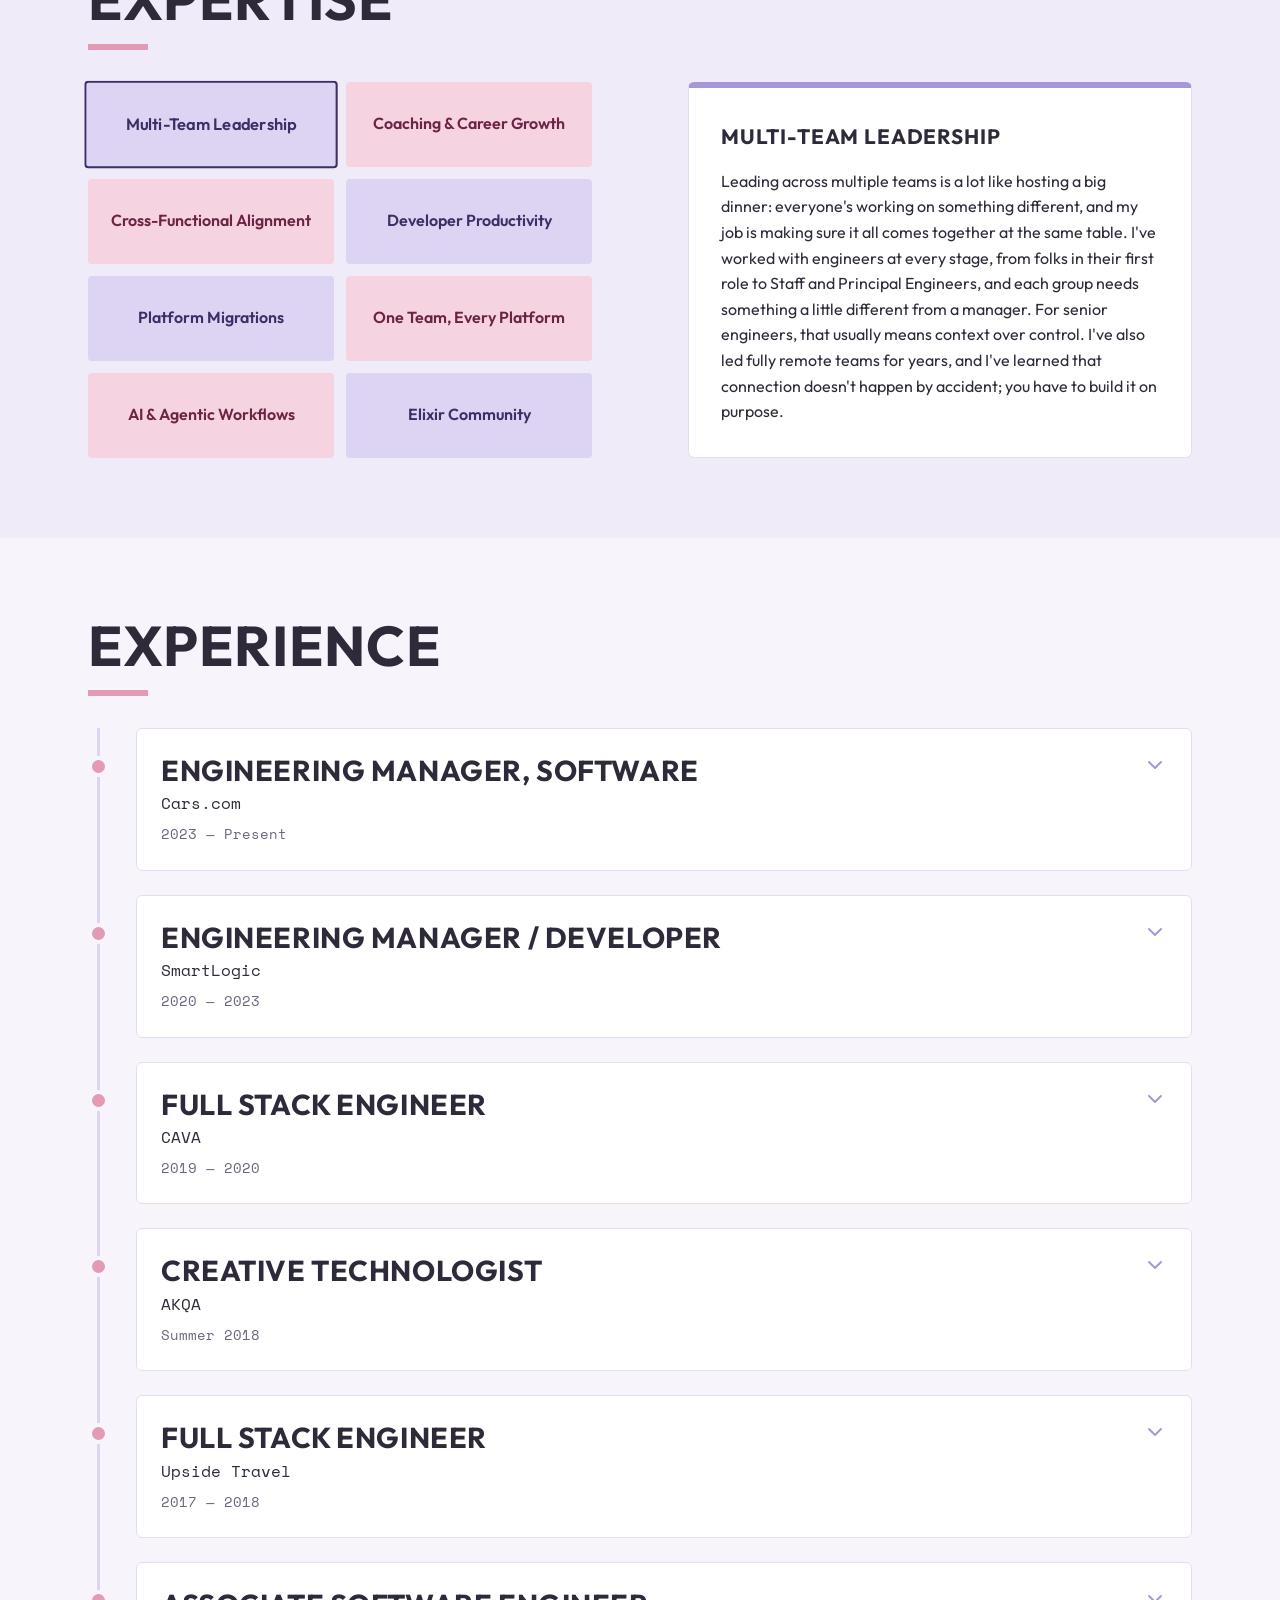
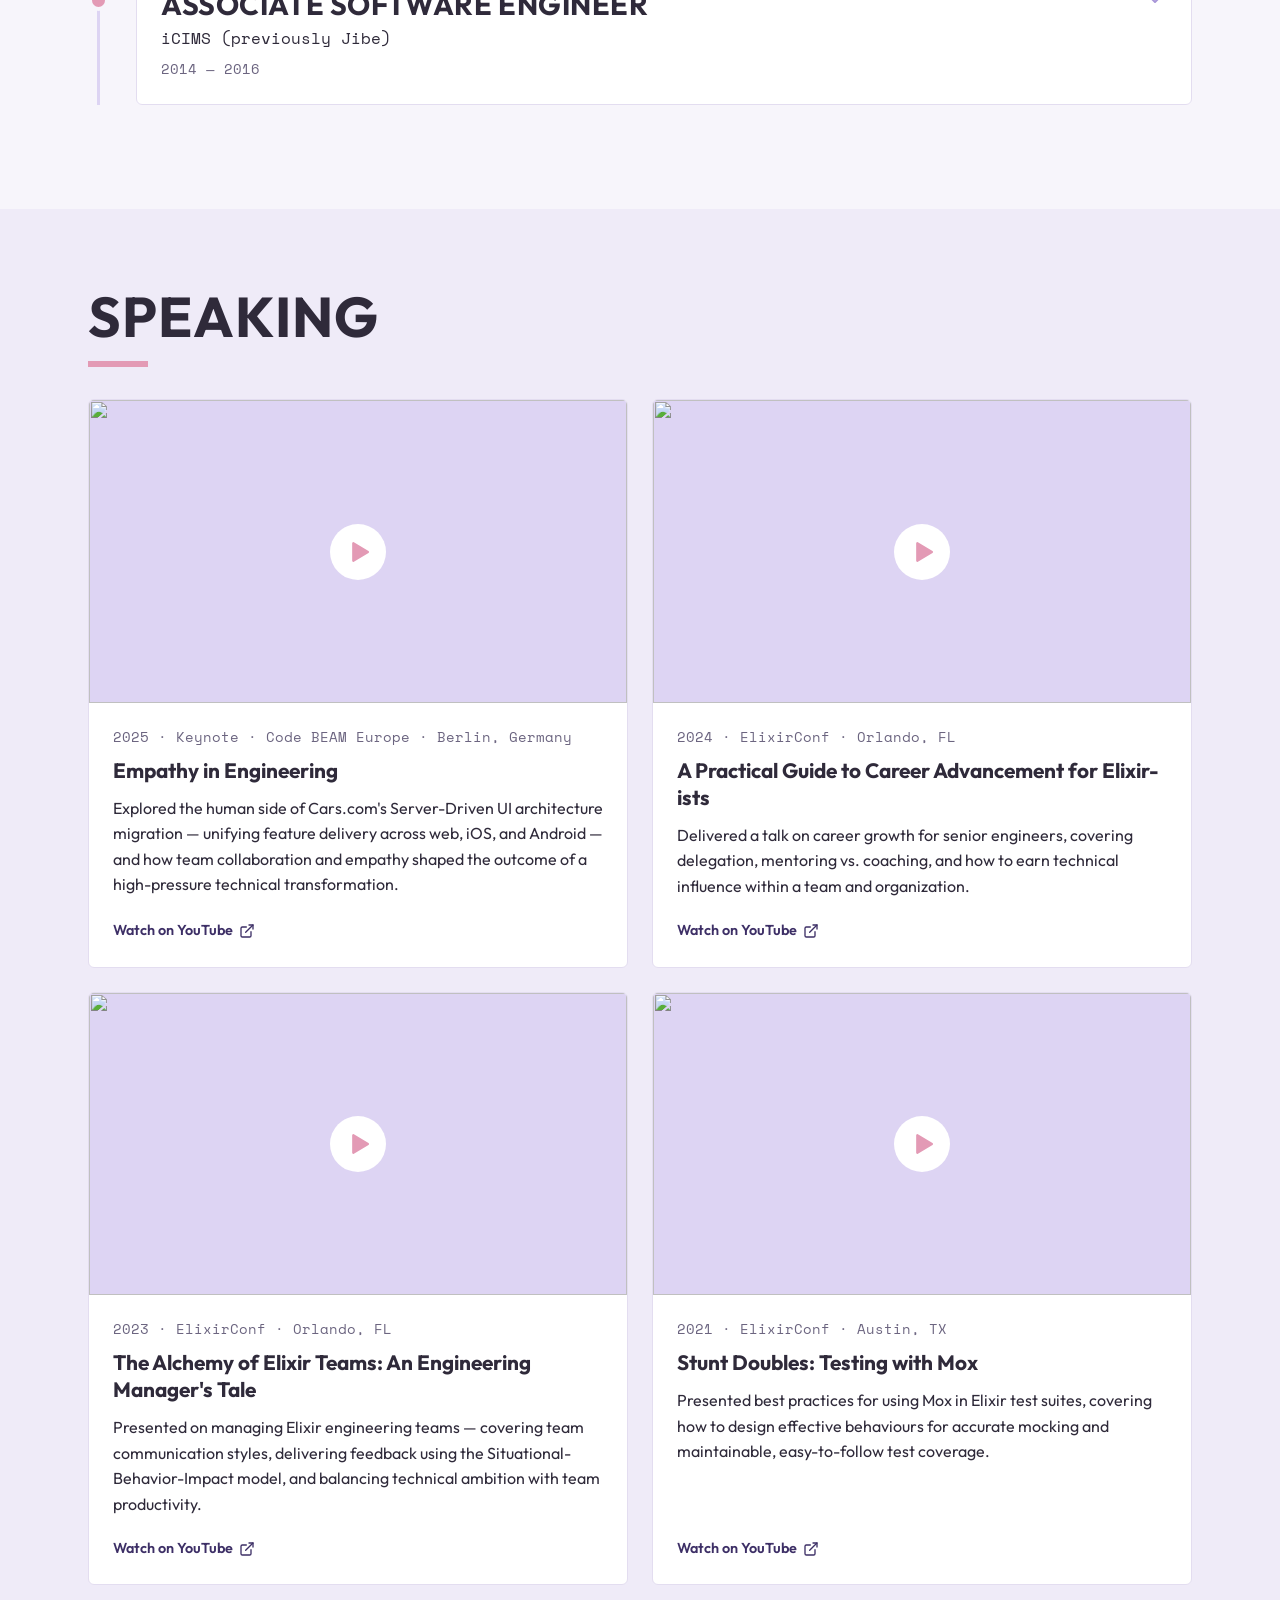
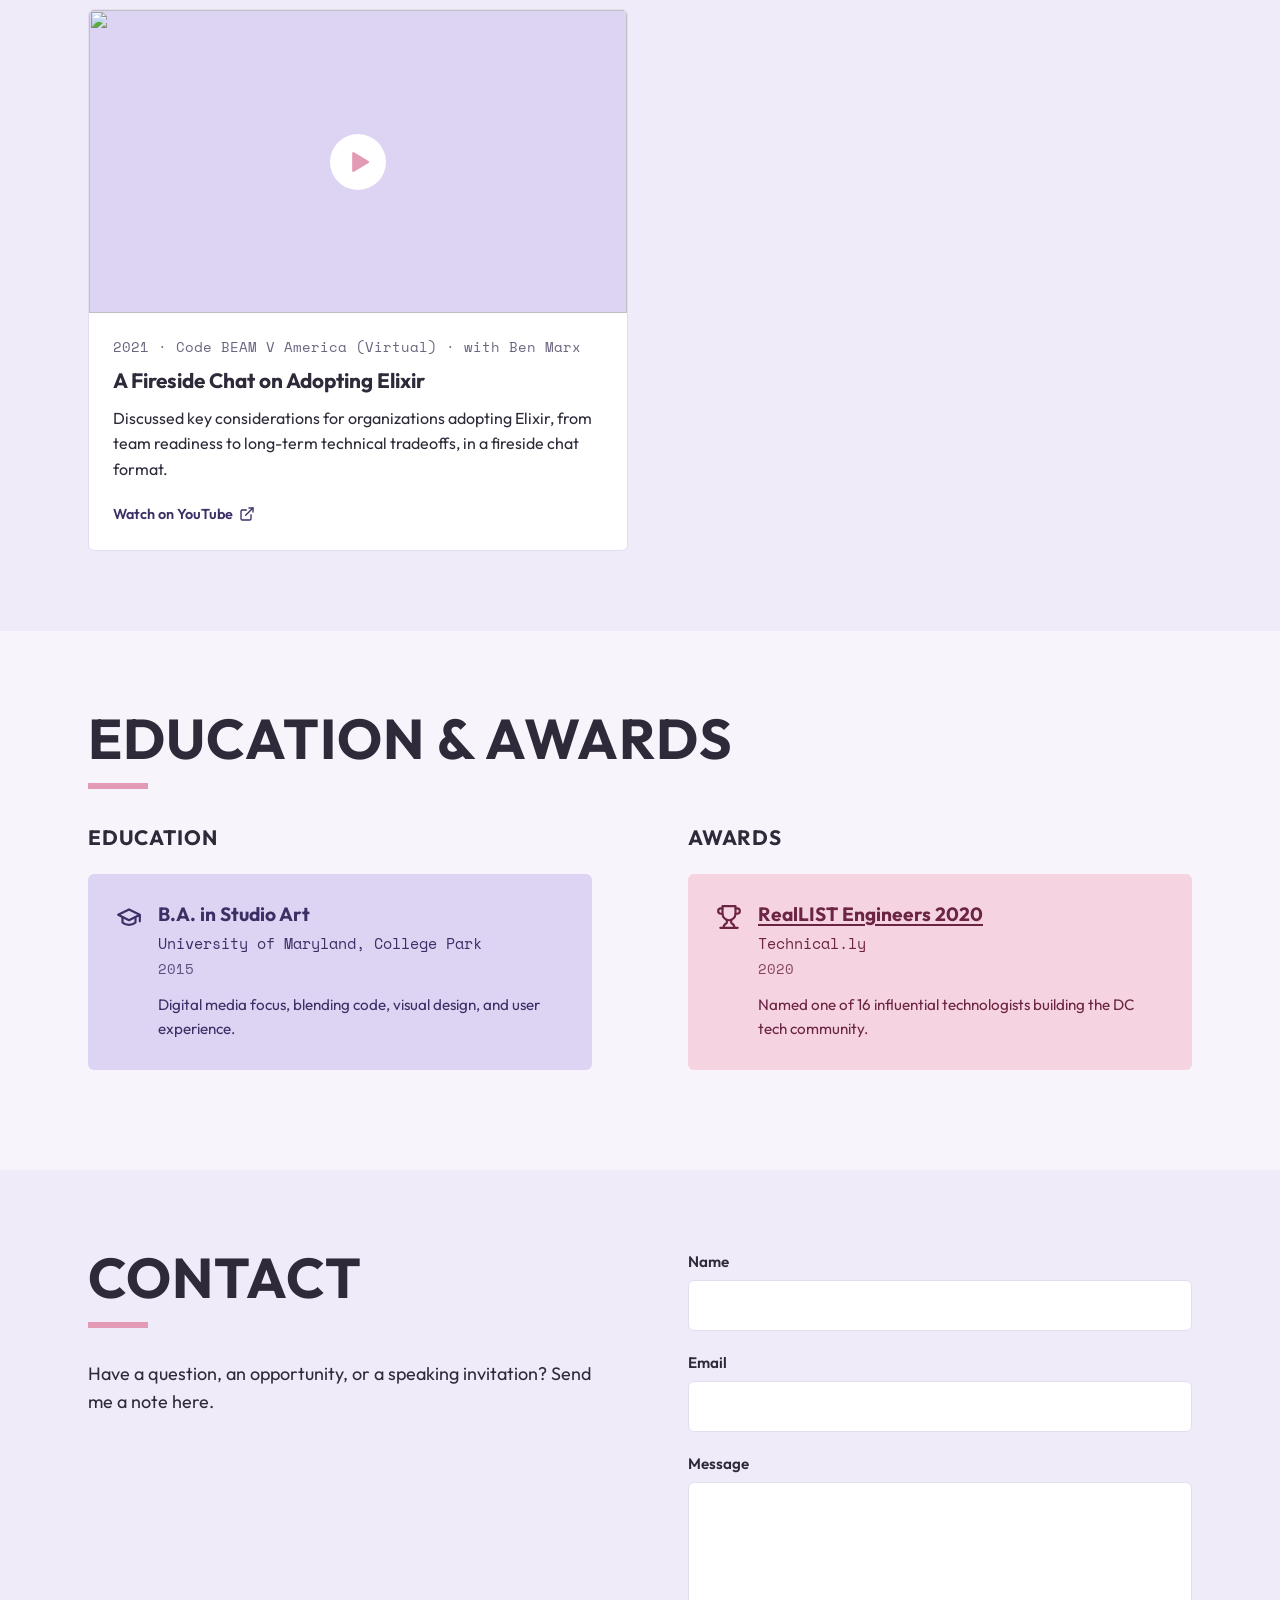
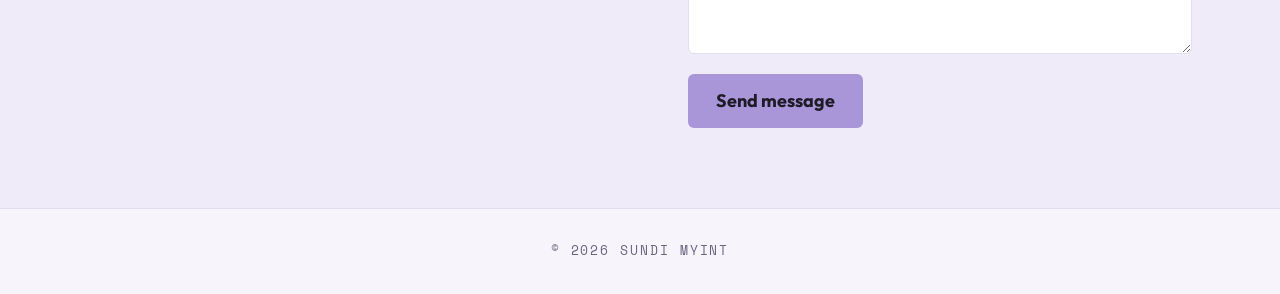
==== commit 6ee3afb2: "Split About and Expertise, add photos and skill details About now has a photo collage and an Elixir " ====
--- a/index.html
+++ b/index.html
@@ -179,7 +179,10 @@
       object-position: center 30%;
     }
 
-    /* ---------- About & skills ---------- */
+    /* Shaded sections alternate with plain ones down the page */
+    #expertise, #speaking, #contact { background: var(--surface-alt); }
+
+    /* ---------- About ---------- */
     .contact { list-style: none; padding: 0; margin: 3rem 0 0; display: grid; gap: 0.75rem; font-size: 1rem; }
     .contact li { display: flex; align-items: center; gap: 0.6rem; }
     .contact a { text-decoration: none; border-bottom: 2px solid var(--lavender-soft); }
@@ -197,8 +200,57 @@
     .skill.lav { background: var(--lavender-soft); color: var(--lavender-ink); }
     .skill.rose { background: var(--rose-soft); color: var(--rose-ink); }
 
+    /* Photo collage: one wide photo on top, two side by side below */
+    .photo-grid {
+      display: grid;
+      grid-template-columns: 1fr 1fr;
+      gap: 0.75rem;
+      align-self: center;
+    }
+    .photo-grid figure {
+      margin: 0;
+      border-radius: 6px;
+      overflow: hidden;
+      background: var(--lavender-soft);
+      color: var(--lavender-ink);
+    }
+    .photo-grid figure { aspect-ratio: 4 / 3; }
+    .photo-grid figure:first-child { grid-column: span 2; aspect-ratio: 3 / 2; }
+    .photo-grid figure:nth-child(2) { background: var(--rose-soft); color: var(--rose-ink); }
+    .photo-grid img { width: 100%; height: 100%; object-fit: cover; }
+
+    /* ---------- Expertise ---------- */
+    .skills button {
+      font: inherit;
+      font-weight: 600;
+      font-size: 1rem;
+      border: 2px solid transparent;
+      cursor: pointer;
+      transition: border-color 0.2s, transform 0.2s;
+    }
+    .skills button:hover { border-color: currentColor; }
+    .skills button[aria-selected="true"] { border-color: currentColor; transform: scale(1.03); }
+    .skills button:focus-visible { outline: 3px solid var(--text); outline-offset: 2px; }
+    /* Panels share one grid cell, so the area is always as tall as the longest
+       blurb and the page doesn't jump when switching skills */
+    .skill-panels { display: grid; }
+    .skill-panels > .skill-panel { grid-area: 1 / 1; }
+    .skill-panel[hidden] { display: block; visibility: hidden; }
+    .skill-panel {
+      height: 100%;
+      padding: 2rem;
+      background: var(--surface);
+      border: 1px solid var(--border);
+      border-top: 6px solid var(--lavender);
+      border-radius: 6px;
+    }
+    .skill-panel.rose { border-top-color: var(--rose); }
+    .skill-panel h3 { margin-bottom: 1rem; }
+    .skill-panel p { margin: 0; font-size: 1rem; }
+    .skill-panel p + p { margin-top: 0.75rem; }
+    .skill-panel:focus-visible { outline: 3px solid var(--lavender); outline-offset: 2px; }
+
     /* ---------- Experience timeline ---------- */
-    #experience { background: var(--surface-alt); }
     .timeline { position: relative; list-style: none; margin: 0; padding: 0; }
     .timeline::before {
       content: "";
@@ -215,7 +267,7 @@
       width: 21px; height: 21px;
       border-radius: 50%;
       background: var(--rose);
-      border: 4px solid var(--surface-alt);
+      border: 4px solid var(--bg);
     }
     .job-toggle {
       all: unset;
@@ -328,7 +380,6 @@
     .talk-link .icon { width: 16px; height: 16px; }
 
     /* ---------- Education & awards ---------- */
-    #education { background: var(--surface-alt); }
     h3 { font-size: 1.3rem; font-weight: 700; letter-spacing: 0.04em; text-transform: uppercase; margin: 0 0 1.25rem; }
     .card {
       display: flex;
@@ -402,6 +453,7 @@
       <symbol id="i-trophy" viewBox="0 0 24 24" fill="none" stroke="currentColor" stroke-width="2" stroke-linecap="round" stroke-linejoin="round"><path d="M6 9H4.5a2.5 2.5 0 0 1 0-5H6"/><path d="M18 9h1.5a2.5 2.5 0 0 0 0-5H18"/><path d="M4 22h16"/><path d="M10 14.66V17c0 .55-.47.98-.97 1.21C7.85 18.75 7 20.24 7 22"/><path d="M14 14.66V17c0 .55.47.98.97 1.21C16.15 18.75 17 20.24 17 22"/><path d="M18 2H6v7a6 6 0 0 0 12 0V2Z"/></symbol>
       <symbol id="i-play" viewBox="0 0 24 24" fill="currentColor" stroke="none"><path d="M7 4.5v15a1 1 0 0 0 1.5.86l12.5-7.5a1 1 0 0 0 0-1.72L8.5 3.64A1 1 0 0 0 7 4.5Z"/></symbol>
       <symbol id="i-external" viewBox="0 0 24 24" fill="none" stroke="currentColor" stroke-width="2" stroke-linecap="round" stroke-linejoin="round"><path d="M15 3h6v6"/><path d="M10 14 21 3"/><path d="M18 13v6a2 2 0 0 1-2 2H5a2 2 0 0 1-2-2V8a2 2 0 0 1 2-2h6"/></symbol>
+      <symbol id="i-mic" viewBox="0 0 24 24" fill="none" stroke="currentColor" stroke-width="2" stroke-linecap="round" stroke-linejoin="round"><path d="M12 2a3 3 0 0 0-3 3v7a3 3 0 0 0 6 0V5a3 3 0 0 0-3-3Z"/><path d="M19 10v2a7 7 0 0 1-14 0v-2"/><path d="M12 19v3"/></symbol>
     </defs>
   </svg>
 
@@ -412,6 +464,7 @@
       <a class="nav-home" href="#top">Sundi Myint</a>
       <div class="nav-links">
         <a href="#about">About</a>
+        <a href="#expertise">Expertise</a>
         <a href="#experience">Experience</a>
         <a href="#speaking">Speaking</a>
         <a href="#education">Education</a>
@@ -439,32 +492,89 @@
       <div class="wrap grid-2">
         <div>
           <h2>About</h2>
-          <p>Engineering manager, Elixir community speaker, podcaster, and team builder. I've spent 10+ years shipping high-traffic consumer products across automotive, travel, and restaurant industries, and 5+ years leading the web and mobile teams behind them. I like turning big strategy into results that are easy to see.</p>
+          <p>Engineering manager, Elixir community speaker, podcaster, and team builder. I've spent 10+ years shipping high-traffic consumer products across automotive, travel, and restaurant industries, and 5+ years leading the web and mobile teams behind them. I thrive on teams that are down to chat about good code, good coffee, and get infinitely distracted by pets on the screen.</p>
 
           <ul class="contact">
             <li><svg class="icon"><use href="#i-linkedin"/></svg><a href="https://www.linkedin.com/in/sundimyint/">LinkedIn</a></li>
+            <li><svg class="icon"><use href="#i-mic"/></svg><a href="https://smartlogic.io/podcast/elixir-wizards/">Elixir Wizards podcast</a></li>
             <li><svg class="icon"><use href="#i-pin"/></svg><span>Maryland, USA (Remote)</span></li>
           </ul>
         </div>
 
-        <div>
-          <h2>Expertise</h2>
-          <!-- Alternate lav/rose classes in a checkerboard (lav, rose / rose, lav / ...) -->
-          <div class="skills">
-            <div class="skill lav">Multi-Team Leadership</div>
-            <div class="skill rose">Coaching &amp; Career Growth</div>
-            <div class="skill rose">Cross-Functional Alignment</div>
-            <div class="skill lav">Developer Productivity</div>
-            <div class="skill lav">Platform Migrations</div>
-            <div class="skill rose">Server-Driven UI</div>
-            <div class="skill rose">AI &amp; Agentic Workflows</div>
-            <div class="skill lav"><span>Elixir &amp; <span class="nowrap">Cross-Platform</span></span></div>
-          </div>
+        <!--
+          About photos. To swap one, save it in images/ and change its src and alt.
+          The top photo is wide (3:2); the two below are 4:3. Photos are cropped to fit.
+        -->
+        <div class="photo-grid">
+          <figure>
+            <img src="images/about-speaking.jpg" alt="Sundi speaking on stage at Code BEAM Europe 2025 in Berlin" width="1086" height="724" loading="lazy">
+          </figure>
+          <figure>
+            <img src="images/about-community.jpg" alt="Sundi with friends at EMPEX in NYC 2023" width="800" height="533" loading="lazy">
+          </figure>
+          <figure>
+            <img src="images/about-stickers.jpg" alt="A pile of Elixir community stickers, including Elixir Wizards podcast stickers" width="800" height="600" loading="lazy">
+          </figure>
         </div>
       </div>
     </section>
 
-    <!-- ===== EXPERIENCE ===== -->
+    <!-- ===== EXPERTISE ===== -->
+    <section id="expertise">
+      <div class="wrap">
+        <h2>Expertise</h2>
+        <div class="grid-2">
+          <!-- Each button shows the matching panel on the right. Keep lav/rose in a checkerboard. -->
+          <div class="skills" role="tablist" aria-label="Areas of expertise">
+            <button class="skill lav" role="tab" id="tab-multi-team" aria-controls="panel-multi-team" aria-selected="true" tabindex="0"><span>Multi-Team Leadership</span></button>
+            <button class="skill rose" role="tab" id="tab-coaching" aria-controls="panel-coaching" aria-selected="false" tabindex="-1"><span>Coaching &amp; Career Growth</span></button>
+            <button class="skill rose" role="tab" id="tab-alignment" aria-controls="panel-alignment" aria-selected="false" tabindex="-1"><span><span class="nowrap">Cross-Functional</span> Alignment</span></button>
+            <button class="skill lav" role="tab" id="tab-productivity" aria-controls="panel-productivity" aria-selected="false" tabindex="-1"><span>Developer Productivity</span></button>
+            <button class="skill lav" role="tab" id="tab-migrations" aria-controls="panel-migrations" aria-selected="false" tabindex="-1"><span>Platform Migrations</span></button>
+            <button class="skill rose" role="tab" id="tab-platforms" aria-controls="panel-platforms" aria-selected="false" tabindex="-1"><span>One Team, Every Platform</span></button>
+            <button class="skill rose" role="tab" id="tab-ai" aria-controls="panel-ai" aria-selected="false" tabindex="-1"><span>AI &amp; Agentic Workflows</span></button>
+            <button class="skill lav" role="tab" id="tab-elixir" aria-controls="panel-elixir" aria-selected="false" tabindex="-1"><span>Elixir Community</span></button>
+          </div>
+
+          <!-- One panel per button; ids must match the button's aria-controls -->
+          <div class="skill-panels">
+          <div class="skill-panel lav" role="tabpanel" id="panel-multi-team" aria-labelledby="tab-multi-team" tabindex="0">
+            <h3>Multi-Team Leadership</h3>
+            <p>Leading across multiple teams is a lot like hosting a big dinner: everyone's working on something different, and my job is making sure it all comes together at the same table. I've worked with engineers at every stage, from folks in their first role to Staff and Principal Engineers, and each group needs something a little different from a manager. For senior engineers, that usually means context over control. I've also led fully remote teams for years, and I've learned that connection doesn't happen by accident; you have to build it on purpose.</p>
+          </div>
+          <div class="skill-panel rose" role="tabpanel" id="panel-coaching" aria-labelledby="tab-coaching" tabindex="0" hidden>
+            <h3>Coaching &amp; Career Growth</h3>
+            <p>Watching someone grow into their next role is hands-down my favorite part of the job. I'm a big believer that growth conversations shouldn't wait for review season, so they're a regular part of how my teams work, along with mentorship, learning days, and lightning talks. I love seeing people take on something a little scary and come out the other side more confident. I've even given a conference talk on career advancement for engineers, because it's a topic I could talk about all day.</p>
+          </div>
+          <div class="skill-panel rose" role="tabpanel" id="panel-alignment" aria-labelledby="tab-alignment" tabindex="0" hidden>
+            <h3>Cross-Functional Alignment</h3>
+            <p>Great products come from Engineering, Product, and Design working as true partners, not as a relay race. I like bringing people into the conversation early, keeping trade-offs out in the open, and making sure everyone feels heard before decisions get made. It's less glamorous than shipping features, but it's what makes shipping possible. When the roadmap makes sense to everyone who depends on it, that's a good day.</p>
+          </div>
+          <div class="skill-panel lav" role="tabpanel" id="panel-productivity" aria-labelledby="tab-productivity" tabindex="0" hidden>
+            <h3>Developer Productivity</h3>
+            <p>I think about developer productivity as removing the friction that keeps engineers from their best work, not squeezing more output out of people. That might mean better tooling, clearer processes, or rethinking how we measure growth so it reflects the whole picture rather than a single number. I've gotten especially interested in how developer-experience data can make performance conversations fairer and more grounded. The goal is simple: work should never feel like a slog.</p>
+          </div>
+          <div class="skill-panel lav" role="tabpanel" id="panel-migrations" aria-labelledby="tab-migrations" tabindex="0" hidden>
+            <h3>Platform Migrations</h3>
+            <p>Big migrations are as much about people as they are about code. When you're changing a system that lots of teams depend on, the hardest part is keeping everyone's trust while the ground shifts beneath them. I've led one of these from start to finish, and my favorite outcome was seeing other teams build on the foundation we created. I liked the human side of that story so much that I gave a keynote about it, “Empathy in Engineering,” at Code BEAM Europe 2025.</p>
+          </div>
+          <div class="skill-panel rose" role="tabpanel" id="panel-platforms" aria-labelledby="tab-platforms" tabindex="0" hidden>
+            <h3>One Team, Every Platform</h3>
+            <p>Some of my favorite work has been leading teams where web, iOS, and Android engineers sit side by side, shaping features together from the very first conversation. I've seen the alternative too, where mobile is the last stop and features arrive months after web, and it's no fun for anyone, especially users. With the right architecture and the right habits, a single change can launch on every platform at once, and the whole team gets to celebrate together. Watching engineers from different disciplines learn from each other and find their groove is one of the most rewarding parts of my job.</p>
+          </div>
+          <div class="skill-panel rose" role="tabpanel" id="panel-ai" aria-labelledby="tab-ai" tabindex="0" hidden>
+            <h3>AI &amp; Agentic Workflows</h3>
+            <p>AI has made the engineering toolbelt a whole lot wider, and I've loved exploring what's possible with my team. Rather than chasing “10x” headlines, I'm most excited about handing AI the tedious work, like cleaning up old code or triaging bugs, so people can spend more time on the interesting problems. I try to encourage a “what if…” curiosity, where anyone can try out an idea for a new tool. Some of our favorite quality-of-life improvements started that way.</p>
+          </div>
+          <div class="skill-panel lav" role="tabpanel" id="panel-elixir" aria-labelledby="tab-elixir" tabindex="0" hidden>
+            <h3>Elixir Community</h3>
+            <p>Elixir has been a big part of my career, from building products in it to hiring and growing teams that love it as much as I do. Somewhere along the way, the community became just as important to me as the language. I am a co-host on the Elixir Wizards podcast, where I've had the chance to interview a ton of incredible guests, and I've spoken at conferences like ElixirConf and Code BEAM, including a keynote in Berlin. I've also organized the DC Elixir Meetup and emceed a variety of Elixir conferences.</p>
+          </div>
+          </div>
+        </div>
+      </div>
+    </section>
+
     <section id="experience">
       <div class="wrap">
         <h2>Experience</h2>
@@ -762,6 +872,29 @@
     window.addEventListener('resize', updateCurrentSection);
     updateCurrentSection();
 
+    // Expertise: each skill button shows its panel; arrow keys move between buttons
+    const skillTabs = [...document.querySelectorAll('.skills [role="tab"]')];
+    function selectSkill(tab, moveFocus) {
+      skillTabs.forEach(t => {
+        const selected = t === tab;
+        t.setAttribute('aria-selected', selected);
+        t.tabIndex = selected ? 0 : -1;
+        document.getElementById(t.getAttribute('aria-controls')).hidden = !selected;
+      });
+      if (moveFocus) tab.focus();
+    }
+    skillTabs.forEach((tab, i) => {
+      tab.addEventListener('click', () => selectSkill(tab, false));
+      tab.addEventListener('keydown', e => {
+        const step = { ArrowRight: 1, ArrowDown: 1, ArrowLeft: -1, ArrowUp: -1 }[e.key];
+        let next = null;
+        if (step) next = skillTabs[(i + step + skillTabs.length) % skillTabs.length];
+        if (e.key === 'Home') next = skillTabs[0];
+        if (e.key === 'End') next = skillTabs[skillTabs.length - 1];
+        if (next) { e.preventDefault(); selectSkill(next, true); }
+      });
+    });
+
     // Expanding job cards: only one open at a time
     const toggles = document.querySelectorAll('.job-toggle');
     toggles.forEach(btn => {
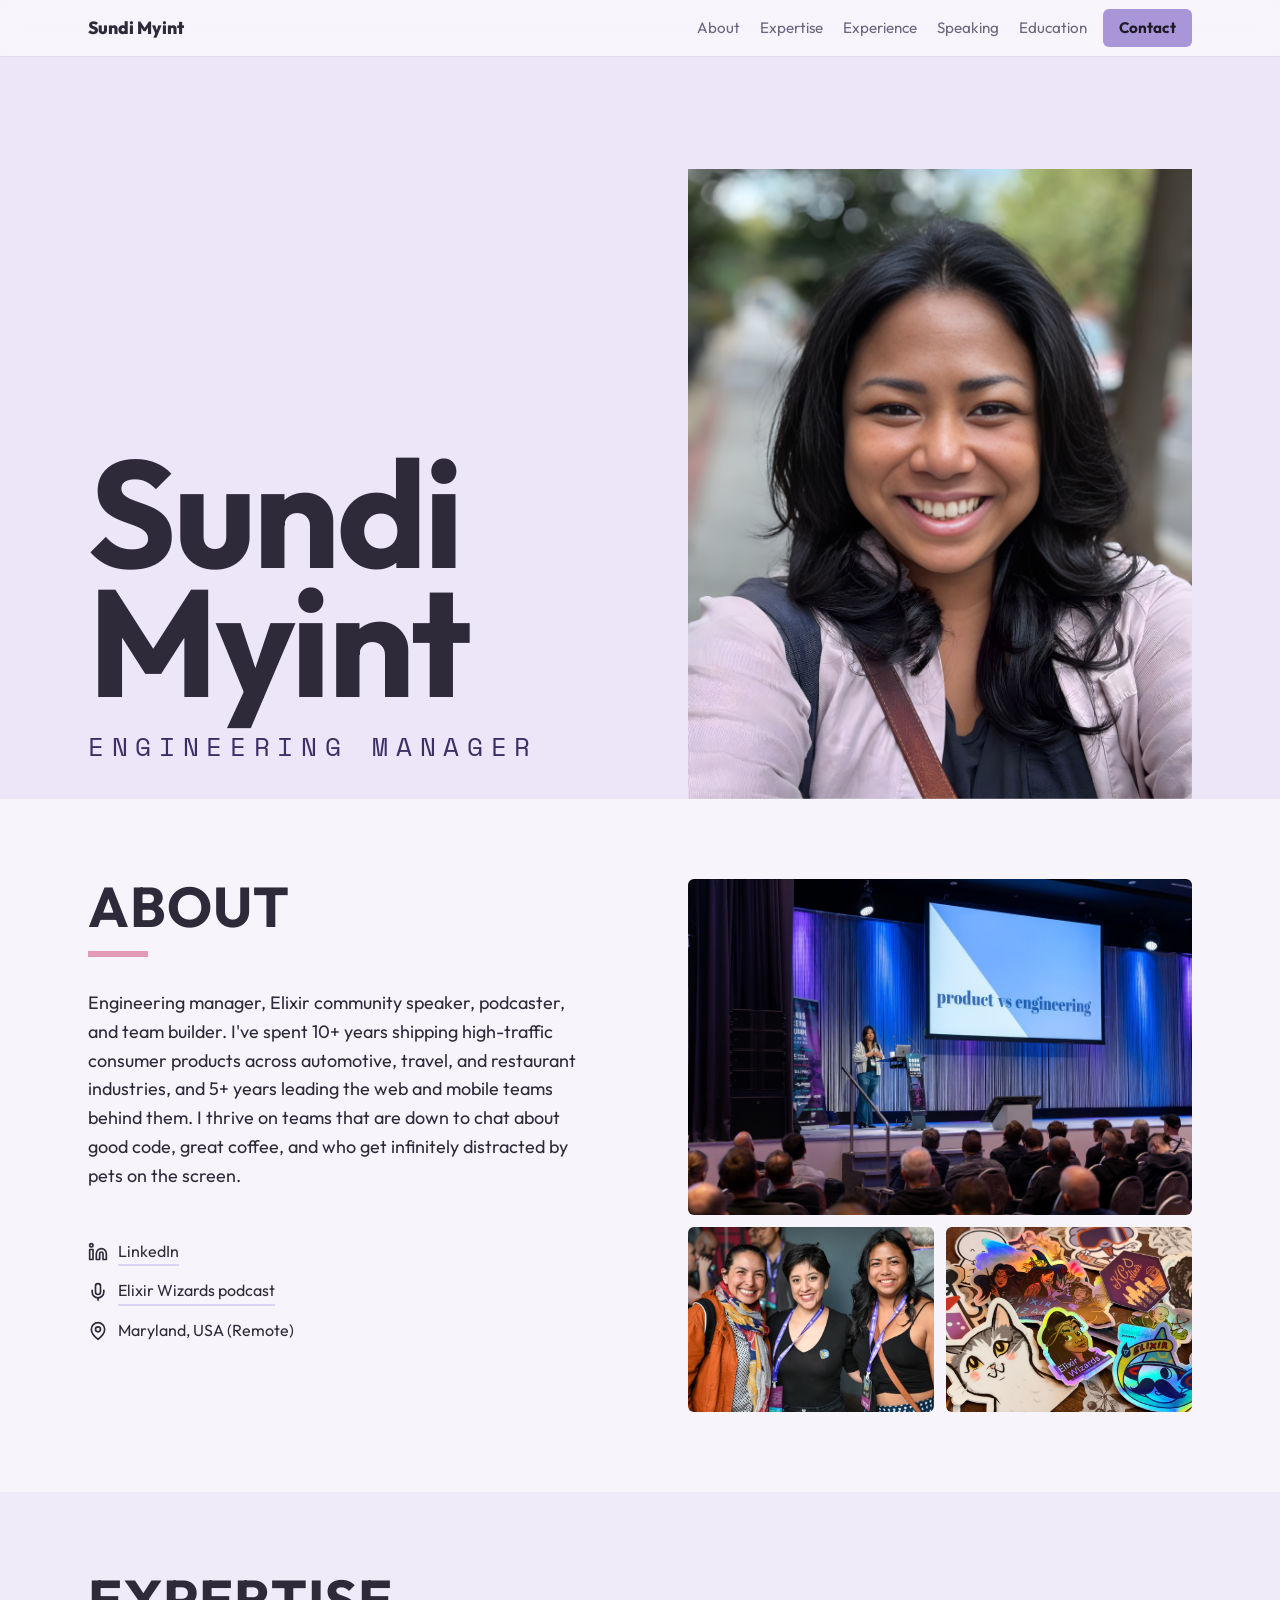
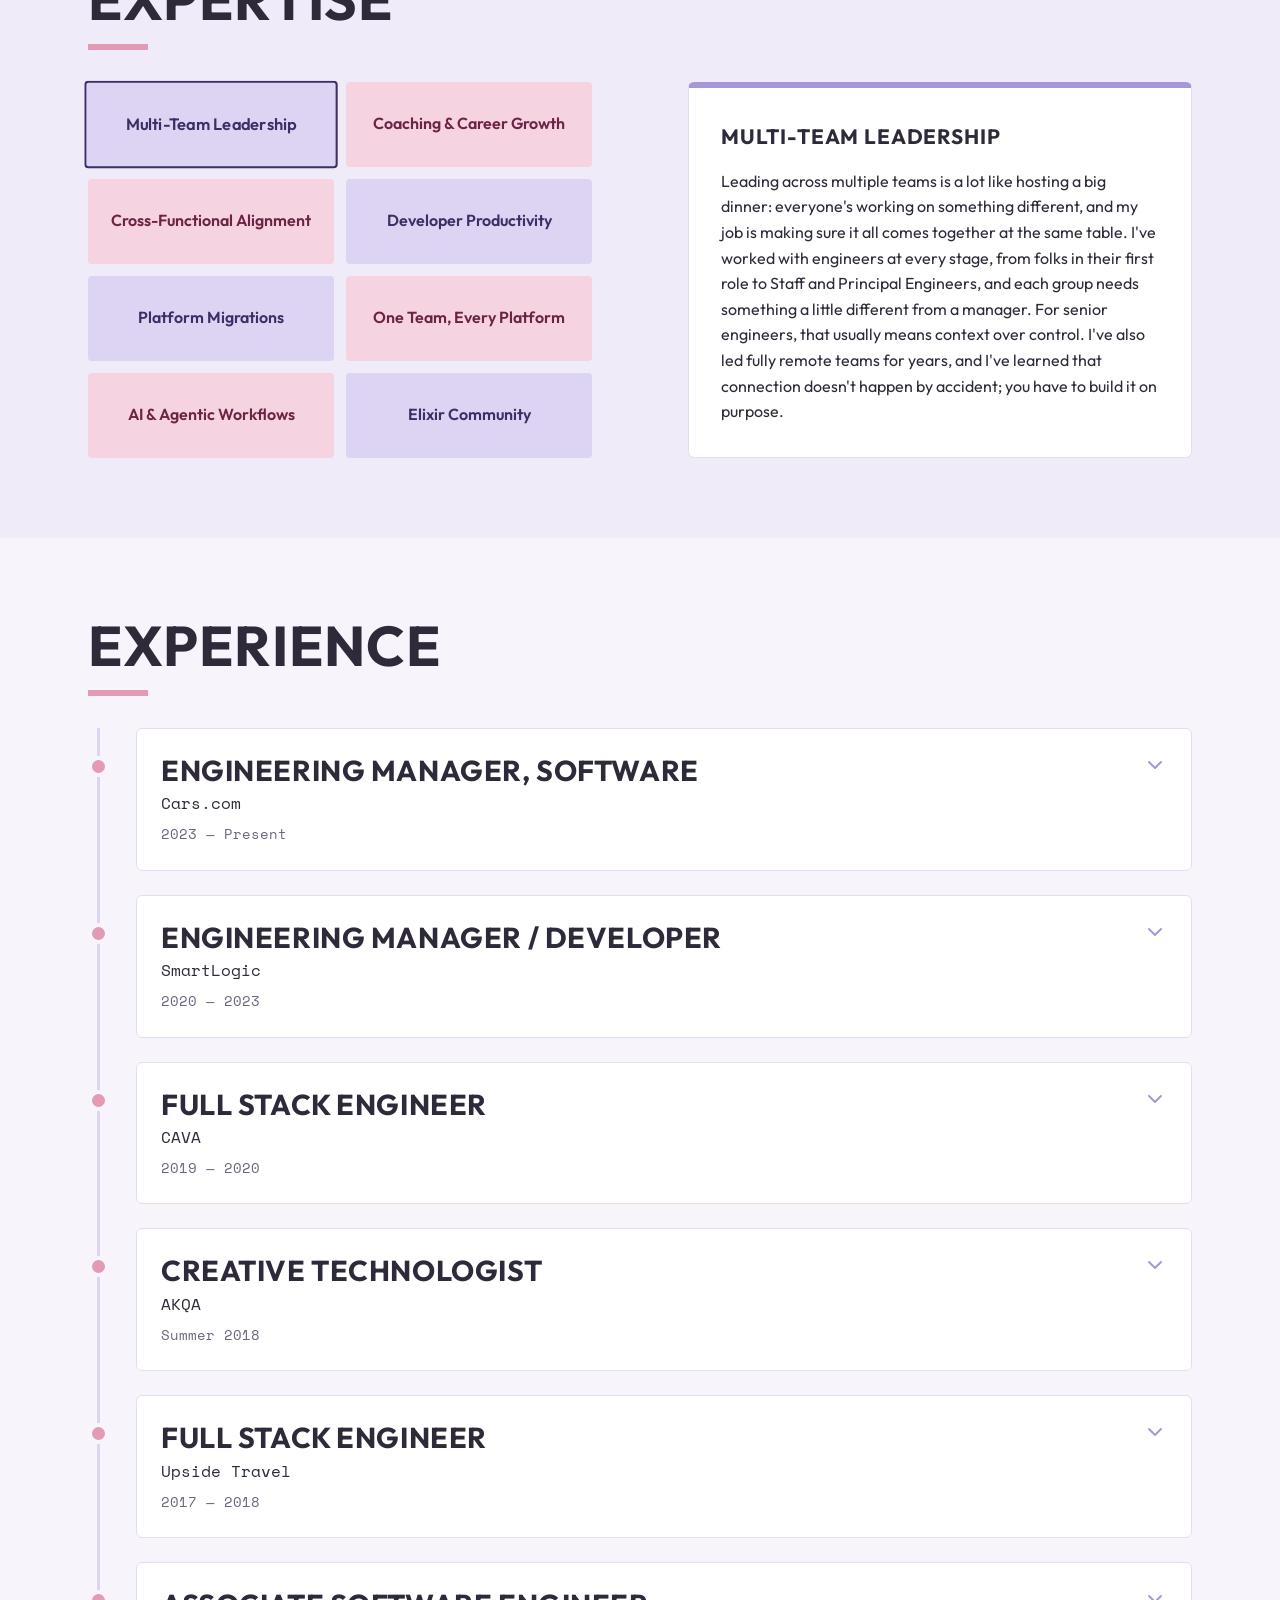
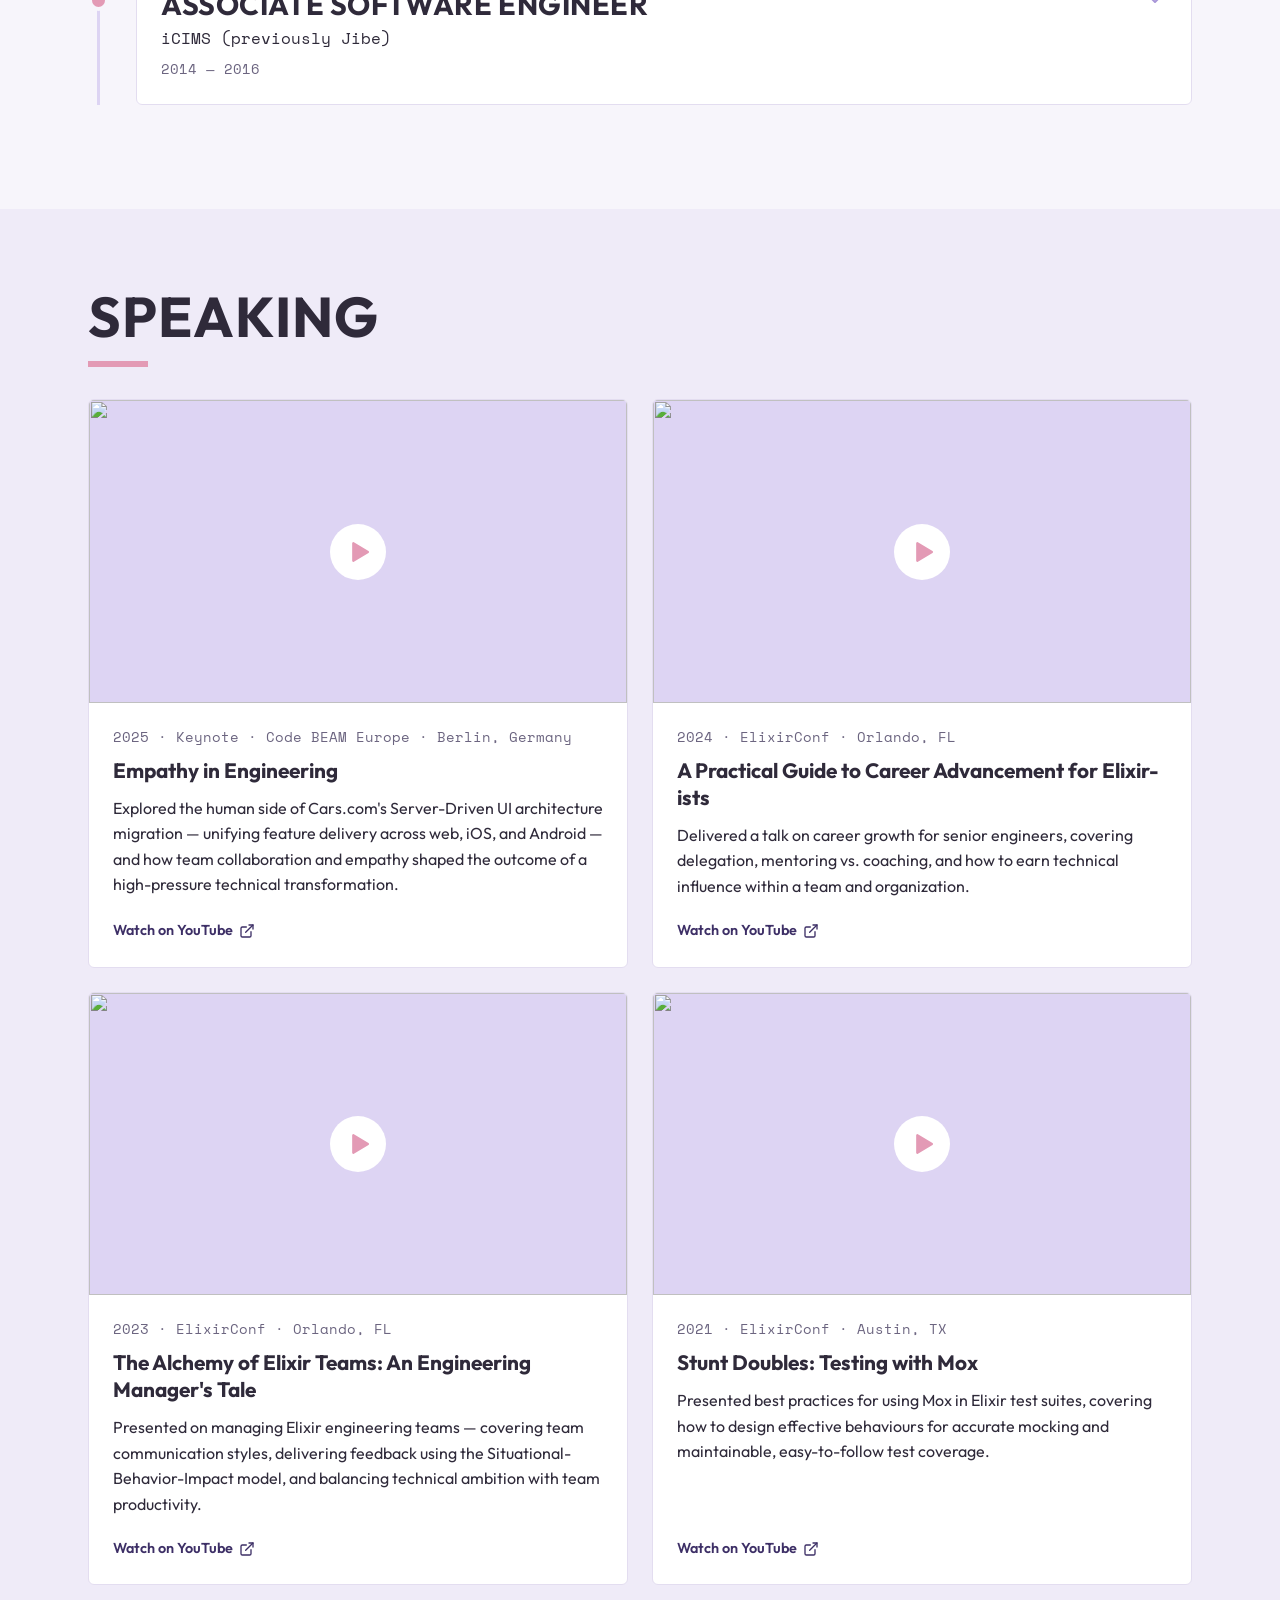
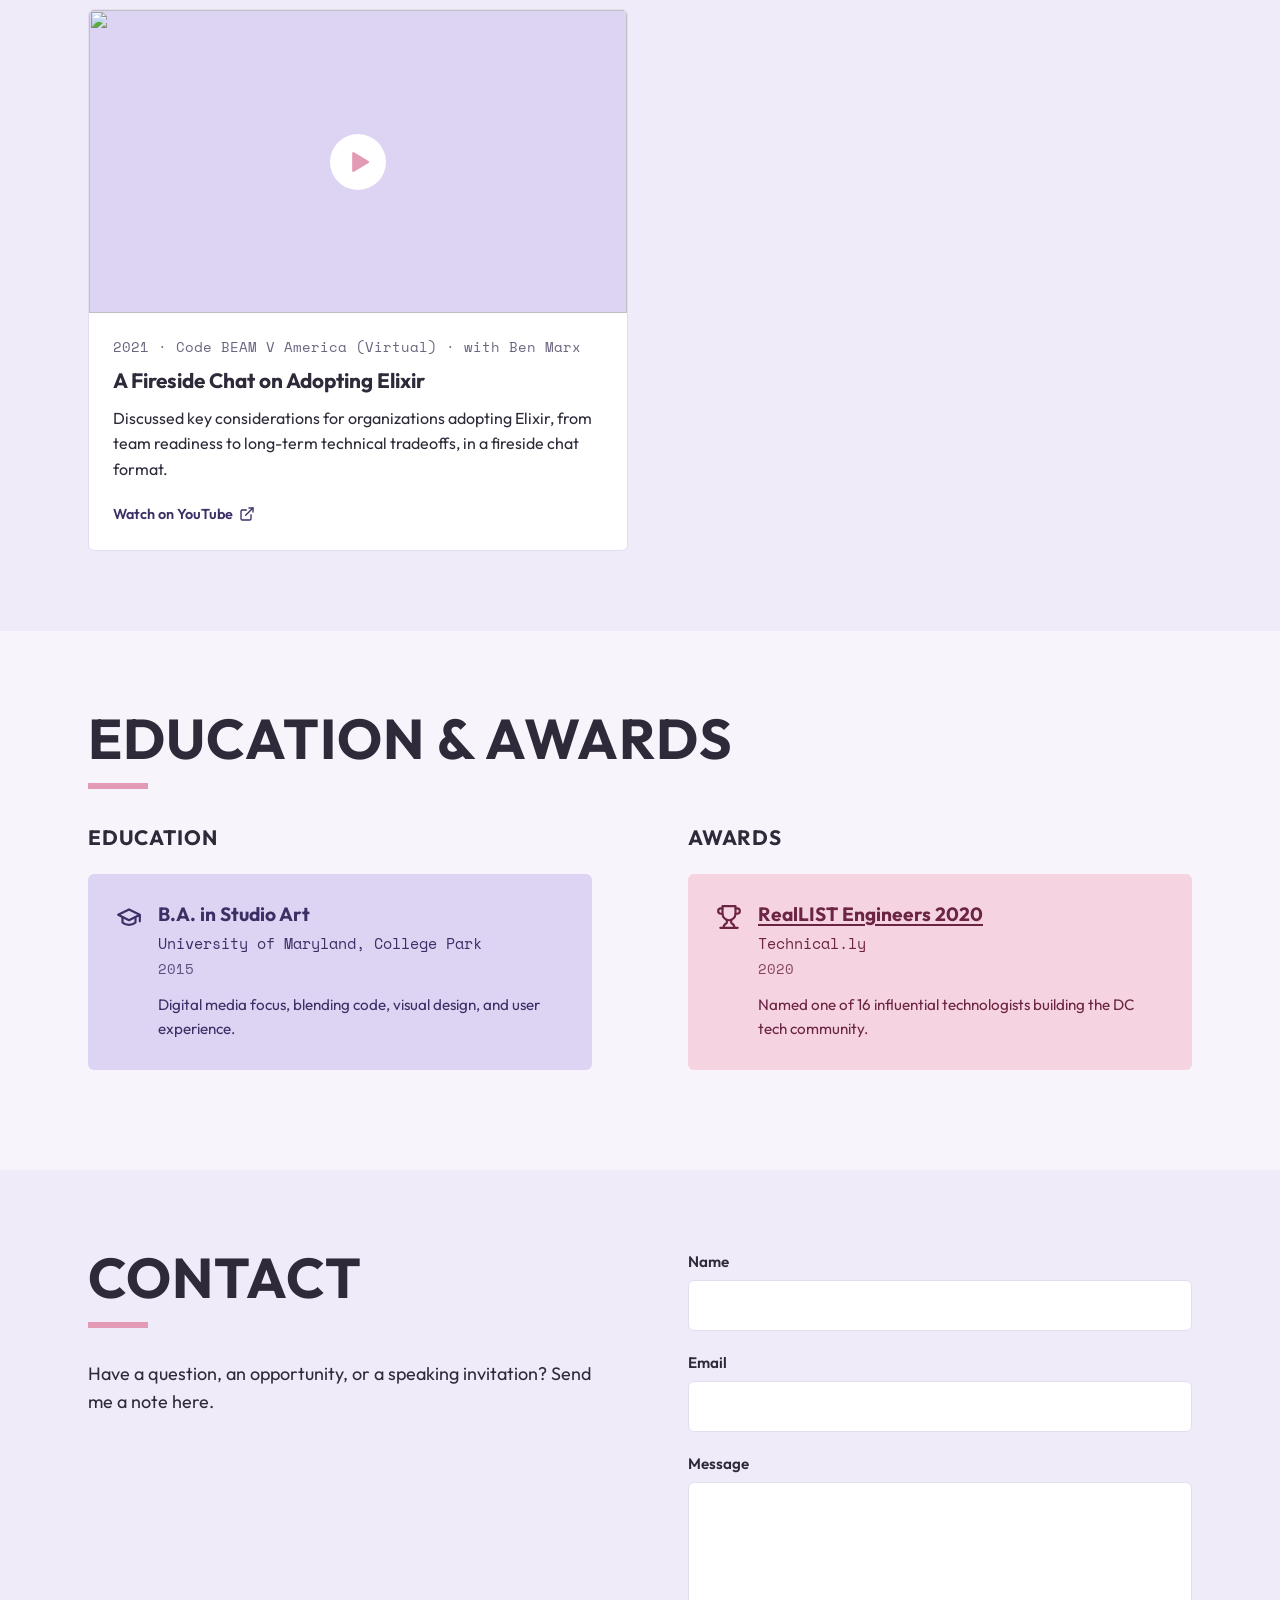
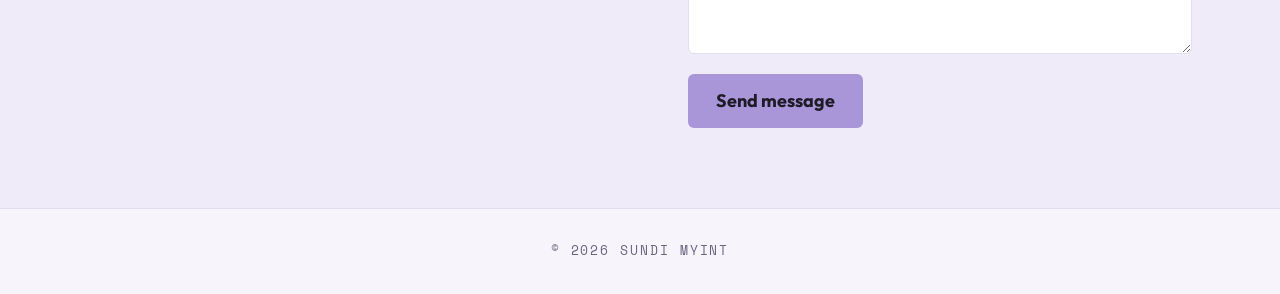
==== commit e919ad25: "Tweak About closing line Co-Authored-By: Claude Opus 5.5 <noreply@anthropic.com>" ====
--- a/index.html
+++ b/index.html
@@ -492,7 +492,7 @@
       <div class="wrap grid-2">
         <div>
           <h2>About</h2>
-          <p>Engineering manager, Elixir community speaker, podcaster, and team builder. I've spent 10+ years shipping high-traffic consumer products across automotive, travel, and restaurant industries, and 5+ years leading the web and mobile teams behind them. I thrive on teams that are down to chat about good code, good coffee, and get infinitely distracted by pets on the screen.</p>
+          <p>Engineering manager, Elixir community speaker, podcaster, and team builder. I've spent 10+ years shipping high-traffic consumer products across automotive, travel, and restaurant industries, and 5+ years leading the web and mobile teams behind them. I thrive on teams that are down to chat about good code, great coffee, and who get infinitely distracted by pets on the screen.</p>
 
           <ul class="contact">
             <li><svg class="icon"><use href="#i-linkedin"/></svg><a href="https://www.linkedin.com/in/sundimyint/">LinkedIn</a></li>
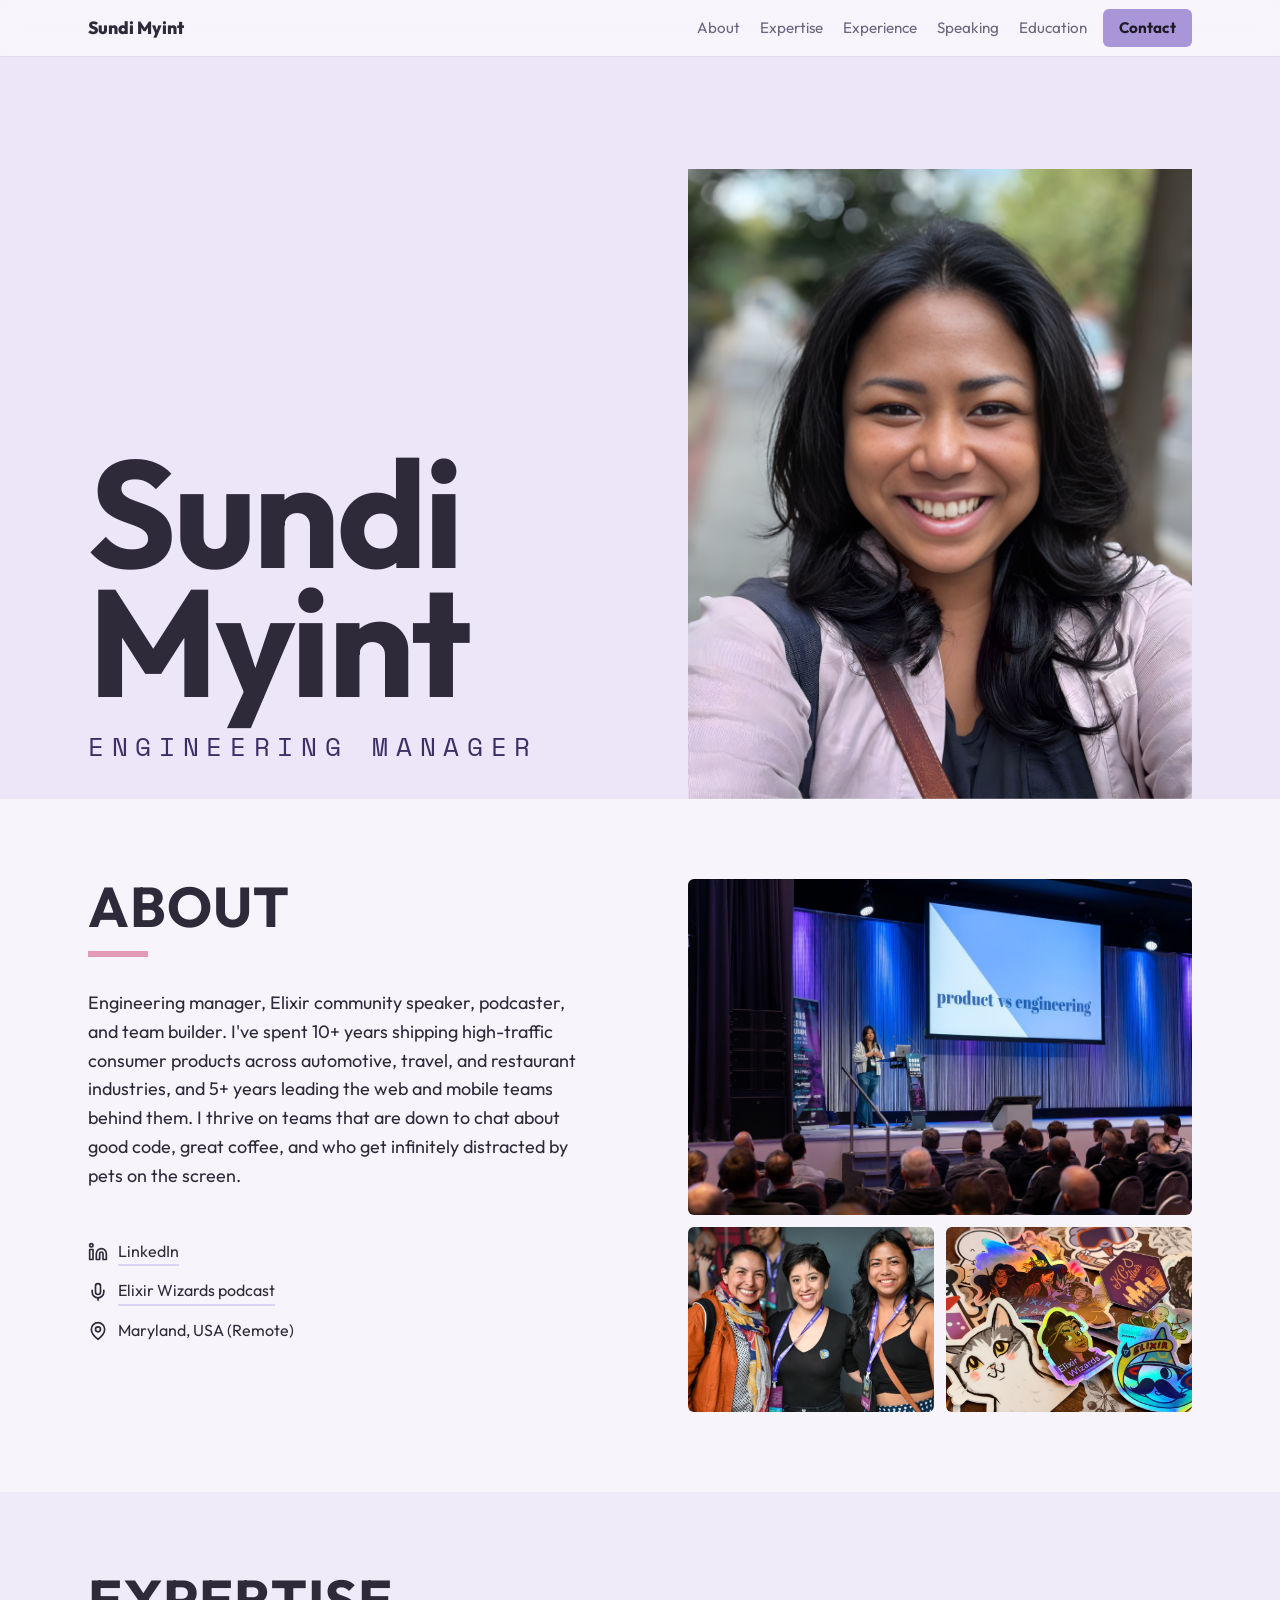
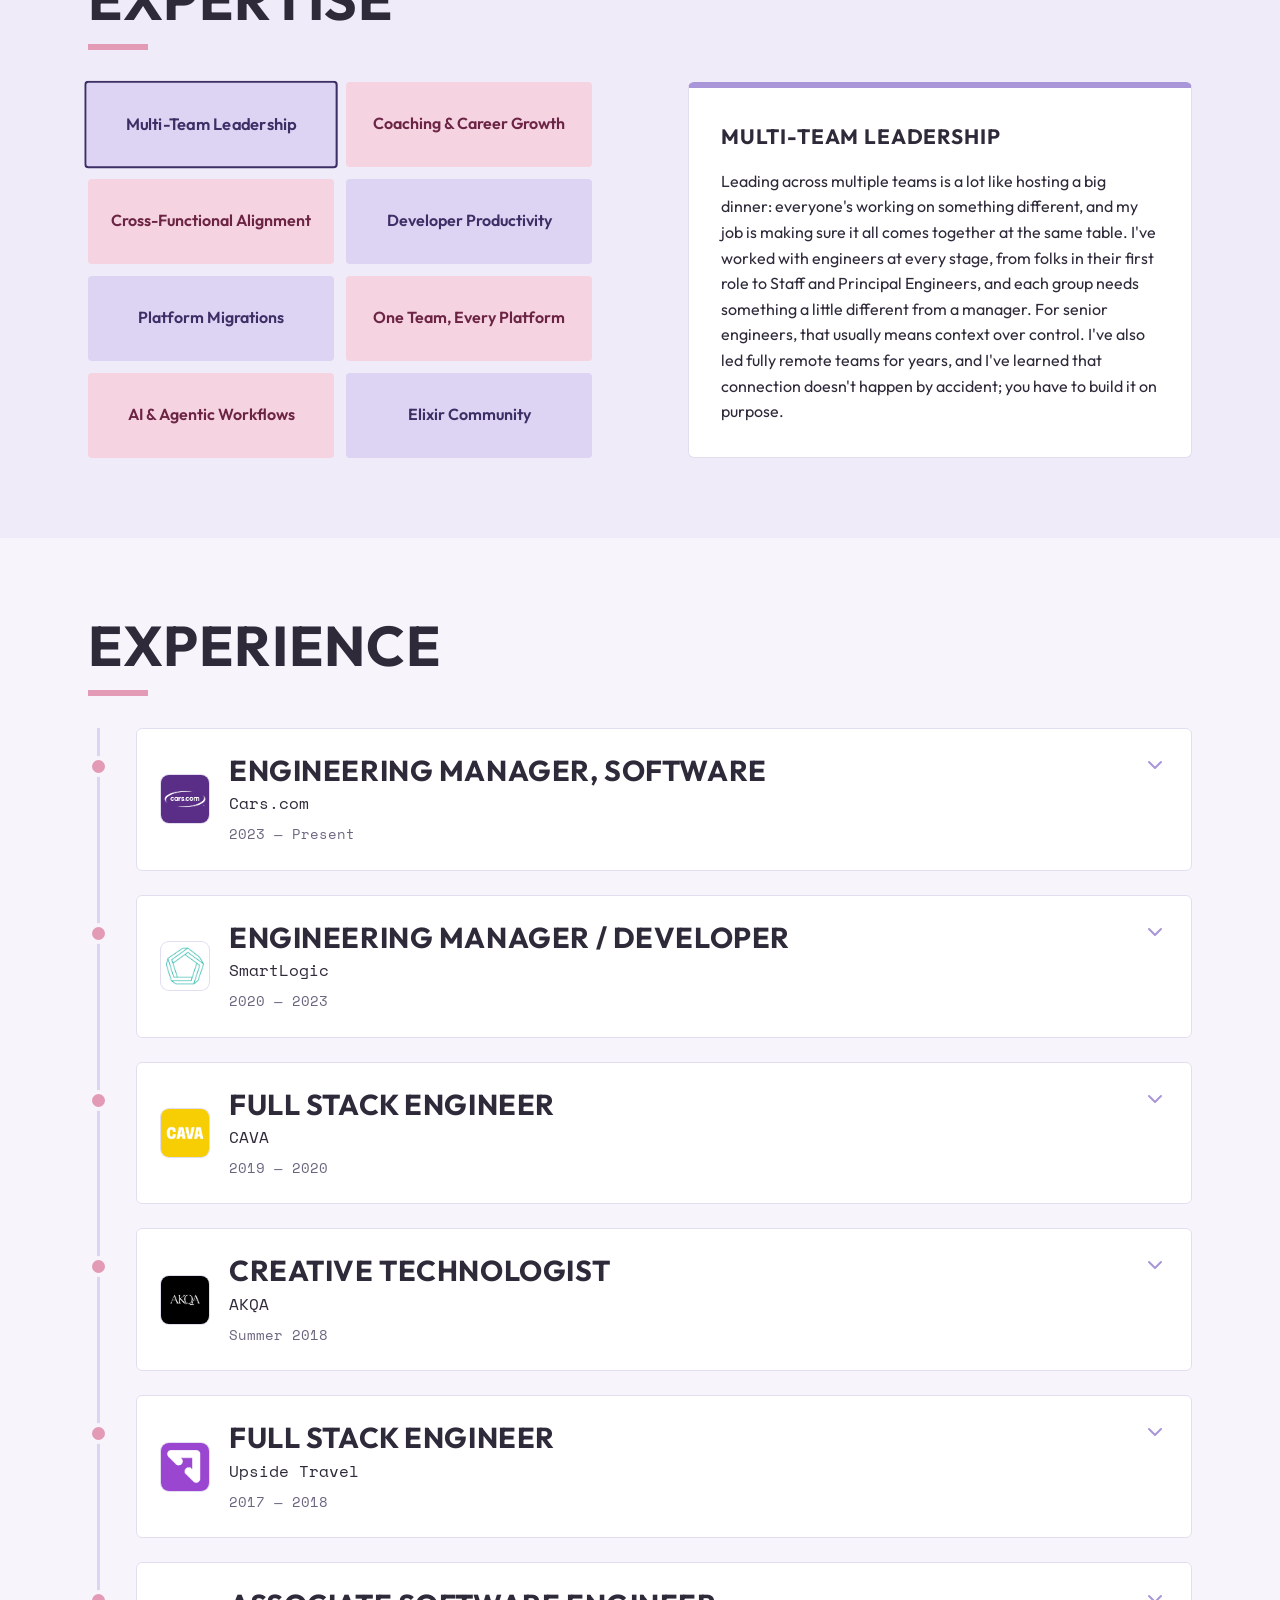
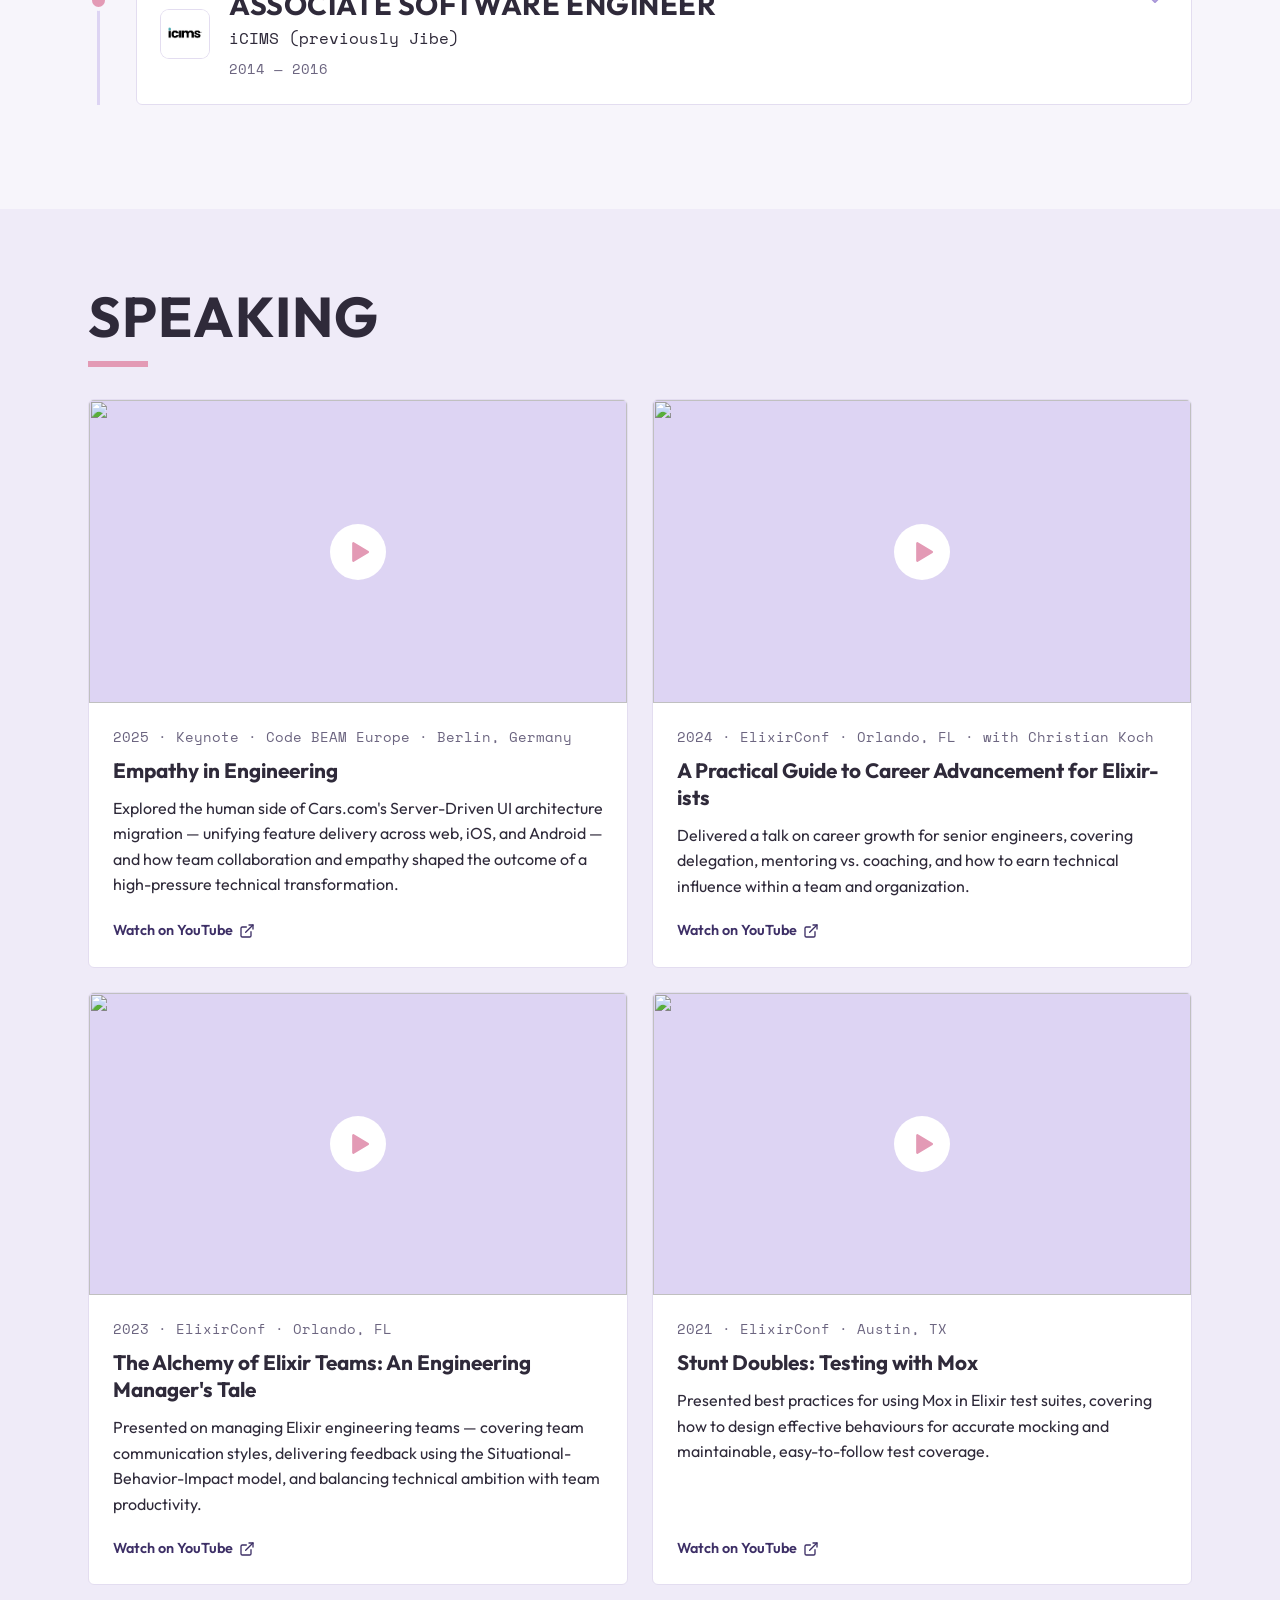
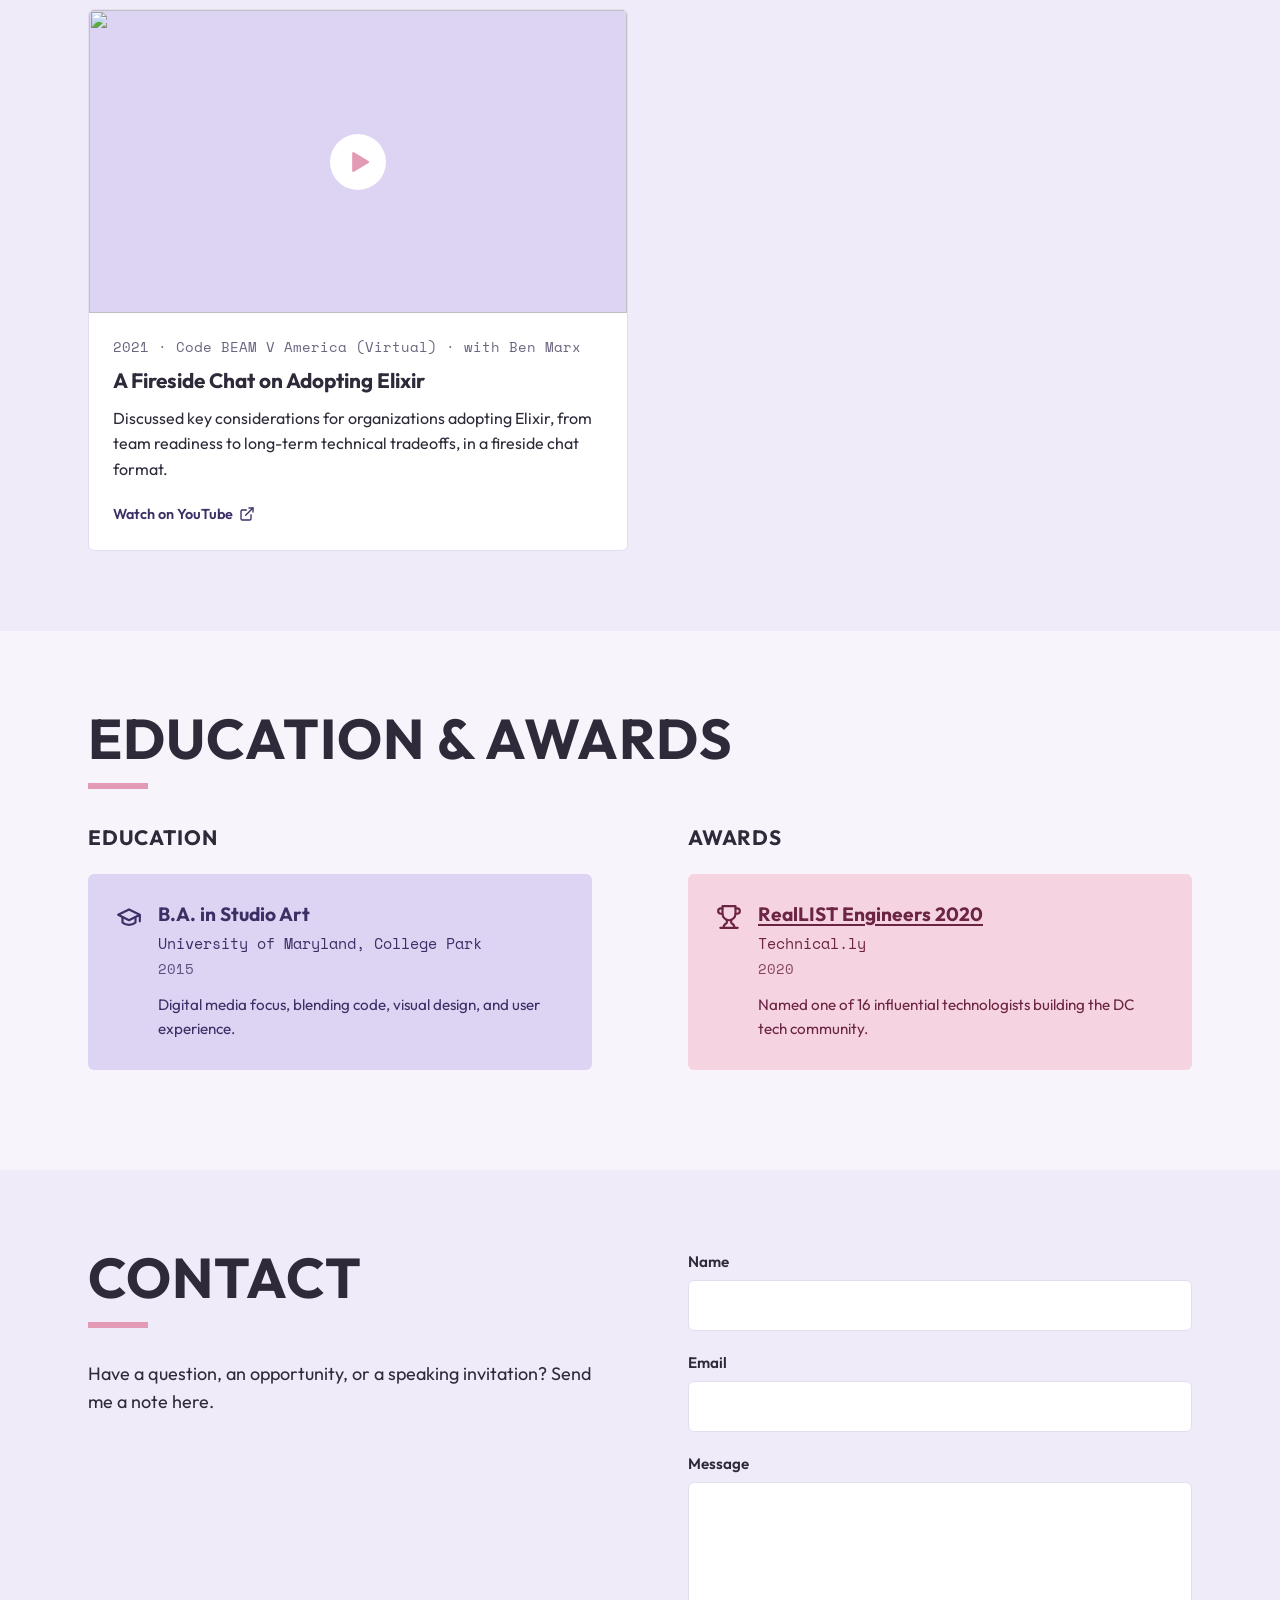
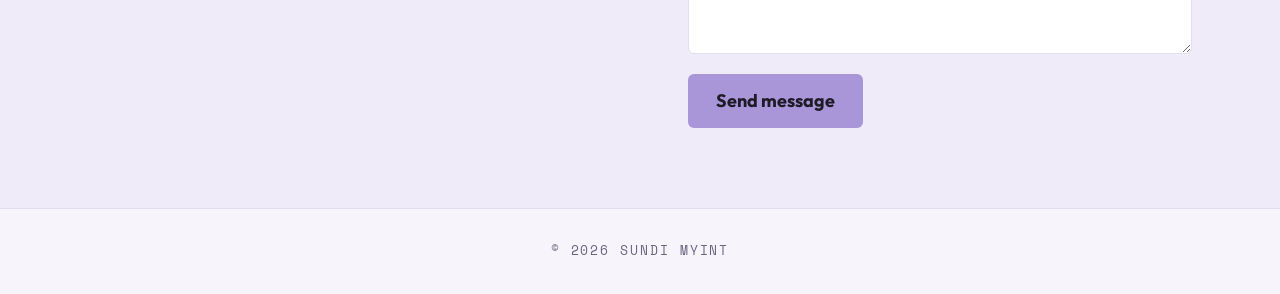
==== commit 843e1699: "Add company logos to job cards and co-speaker credit Each experience card now shows the company logo" ====
--- a/index.html
+++ b/index.html
@@ -4,8 +4,24 @@
   <meta charset="utf-8">
   <meta name="viewport" content="width=device-width, initial-scale=1">
   <meta name="color-scheme" content="light dark">
-  <title>Sundi Myint</title>
-  <meta name="description" content="Sundi Myint, Engineering Manager">
+  <title>Sundi Myint | Engineering Manager</title>
+  <meta name="description" content="Engineering manager, Elixir community speaker, podcaster, and team builder. 10+ years shipping high-traffic consumer products for web and mobile.">
+  <link rel="canonical" href="https://sundimyint.com/">
+  <link rel="icon" href="/favicon.ico" sizes="16x16 32x32 48x48">
+  <link rel="icon" href="/images/favicon-32.png" type="image/png" sizes="32x32">
+  <link rel="apple-touch-icon" href="/apple-touch-icon.png">
+
+  <!-- Link previews (Slack, LinkedIn, iMessage, etc.). The image must be a full https URL. -->
+  <meta property="og:type" content="website">
+  <meta property="og:site_name" content="Sundi Myint">
+  <meta property="og:url" content="https://sundimyint.com/">
+  <meta property="og:title" content="Sundi Myint | Engineering Manager">
+  <meta property="og:description" content="Engineering manager, Elixir community speaker, podcaster, and team builder. 10+ years shipping high-traffic consumer products for web and mobile.">
+  <meta property="og:image" content="https://sundimyint.com/images/share.jpg?v=2">
+  <meta property="og:image:width" content="1200">
+  <meta property="og:image:height" content="630">
+  <meta property="og:image:alt" content="Sundi Myint, Engineering Manager">
+  <meta name="twitter:card" content="summary_large_image">
   <link rel="preconnect" href="https://fonts.googleapis.com">
   <link rel="preconnect" href="https://fonts.gstatic.com" crossorigin>
   <link href="https://fonts.googleapis.com/css2?family=Outfit:wght@300;400;500;600;700;800&family=Space+Mono:wght@400;700&display=swap" rel="stylesheet">
@@ -295,6 +311,25 @@
       line-height: 1.2;
     }
     .job-company { display: block; margin-top: 0.25rem; font-size: 1rem; }
+    /* Company logos: a tile beside the title on wider screens, a small badge above it on phones */
+    .job-head { display: flex; align-items: center; gap: 1.25rem; min-width: 0; }
+    .job-text { min-width: 0; }
+    .job-logo {
+      width: 48px;
+      height: 48px;
+      flex-shrink: 0;
+      border-radius: 8px;
+      object-fit: cover;
+      box-shadow: 0 0 0 1px var(--border);
+    }
+    /* For logos with a transparent background: give them a white tile so they show in dark mode too */
+    .job-logo-pad { background: #fff; padding: 5px; object-fit: contain; }
+    .chevron { flex-shrink: 0; }
+    @media (max-width: 600px) {
+      .job-head { flex-direction: column; align-items: flex-start; gap: 0.75rem; }
+      .job-logo { width: 36px; height: 36px; border-radius: 6px; }
+      .job-logo-pad { padding: 4px; }
+    }
     .job-dates { display: block; margin-top: 0.4rem; font-size: 0.875rem; color: var(--muted); }
     .chevron { width: 24px; height: 24px; color: var(--lavender); transition: transform 0.35s cubic-bezier(0.34, 1.56, 0.64, 1); }
     .job-toggle[aria-expanded="true"] .chevron { transform: rotate(180deg); }
@@ -469,7 +504,7 @@
         <a href="#speaking">Speaking</a>
         <a href="#education">Education</a>
       </div>
-      <a class="nav-contact" href="#contact">Contact</a>
+      <a class="nav-contact" href="#contact" data-goatcounter-click="nav-contact">Contact</a>
     </div>
   </nav>
 
@@ -495,8 +530,8 @@
           <p>Engineering manager, Elixir community speaker, podcaster, and team builder. I've spent 10+ years shipping high-traffic consumer products across automotive, travel, and restaurant industries, and 5+ years leading the web and mobile teams behind them. I thrive on teams that are down to chat about good code, great coffee, and who get infinitely distracted by pets on the screen.</p>
 
           <ul class="contact">
-            <li><svg class="icon"><use href="#i-linkedin"/></svg><a href="https://www.linkedin.com/in/sundimyint/">LinkedIn</a></li>
-            <li><svg class="icon"><use href="#i-mic"/></svg><a href="https://smartlogic.io/podcast/elixir-wizards/">Elixir Wizards podcast</a></li>
+            <li><svg class="icon"><use href="#i-linkedin"/></svg><a href="https://www.linkedin.com/in/sundimyint/" data-goatcounter-click="link-linkedin">LinkedIn</a></li>
+            <li><svg class="icon"><use href="#i-mic"/></svg><a href="https://smartlogic.io/podcast/elixir-wizards/" data-goatcounter-click="link-podcast">Elixir Wizards podcast</a></li>
             <li><svg class="icon"><use href="#i-pin"/></svg><span>Maryland, USA (Remote)</span></li>
           </ul>
         </div>
@@ -581,11 +616,14 @@
         <!-- One <li class="job"> per role, newest first. Each needs its own aria-controls/id number. -->
         <ol class="timeline">
           <li class="job">
-            <button class="job-toggle" aria-expanded="false" aria-controls="job-1">
-              <span>
-                <span class="job-role">Engineering Manager, Software</span>
-                <span class="job-company mono">Cars.com</span>
-                <span class="job-dates mono">2023 — Present</span>
+            <button class="job-toggle" aria-expanded="false" aria-controls="job-1" data-track="experience-cars-com">
+              <span class="job-head">
+                <img class="job-logo" src="images/logos/cars.png" alt="" width="48" height="48" loading="lazy">
+                <span class="job-text">
+                  <span class="job-role">Engineering Manager, Software</span>
+                  <span class="job-company mono">Cars.com</span>
+                  <span class="job-dates mono">2023 — Present</span>
+                </span>
               </span>
               <svg class="chevron" aria-hidden="true"><use href="#i-chevron"/></svg>
             </button>
@@ -597,11 +635,14 @@
           </li>
 
           <li class="job">
-            <button class="job-toggle" aria-expanded="false" aria-controls="job-2">
-              <span>
-                <span class="job-role">Engineering Manager / Developer</span>
-                <span class="job-company mono">SmartLogic</span>
-                <span class="job-dates mono">2020 — 2023</span>
+            <button class="job-toggle" aria-expanded="false" aria-controls="job-2" data-track="experience-smartlogic">
+              <span class="job-head">
+                <img class="job-logo job-logo-pad" src="images/logos/smartlogic.png" alt="" width="48" height="48" loading="lazy">
+                <span class="job-text">
+                  <span class="job-role">Engineering Manager / Developer</span>
+                  <span class="job-company mono">SmartLogic</span>
+                  <span class="job-dates mono">2020 — 2023</span>
+                </span>
               </span>
               <svg class="chevron" aria-hidden="true"><use href="#i-chevron"/></svg>
             </button>
@@ -613,11 +654,14 @@
           </li>
 
           <li class="job">
-            <button class="job-toggle" aria-expanded="false" aria-controls="job-3">
-              <span>
-                <span class="job-role">Full Stack Engineer</span>
-                <span class="job-company mono">CAVA</span>
-                <span class="job-dates mono">2019 — 2020</span>
+            <button class="job-toggle" aria-expanded="false" aria-controls="job-3" data-track="experience-cava">
+              <span class="job-head">
+                <img class="job-logo" src="images/logos/cava.png" alt="" width="48" height="48" loading="lazy">
+                <span class="job-text">
+                  <span class="job-role">Full Stack Engineer</span>
+                  <span class="job-company mono">CAVA</span>
+                  <span class="job-dates mono">2019 — 2020</span>
+                </span>
               </span>
               <svg class="chevron" aria-hidden="true"><use href="#i-chevron"/></svg>
             </button>
@@ -629,11 +673,14 @@
           </li>
 
           <li class="job">
-            <button class="job-toggle" aria-expanded="false" aria-controls="job-4">
-              <span>
-                <span class="job-role">Creative Technologist</span>
-                <span class="job-company mono">AKQA</span>
-                <span class="job-dates mono">Summer 2018</span>
+            <button class="job-toggle" aria-expanded="false" aria-controls="job-4" data-track="experience-akqa">
+              <span class="job-head">
+                <img class="job-logo" src="images/logos/akqa.png" alt="" width="48" height="48" loading="lazy">
+                <span class="job-text">
+                  <span class="job-role">Creative Technologist</span>
+                  <span class="job-company mono">AKQA</span>
+                  <span class="job-dates mono">Summer 2018</span>
+                </span>
               </span>
               <svg class="chevron" aria-hidden="true"><use href="#i-chevron"/></svg>
             </button>
@@ -645,11 +692,14 @@
           </li>
 
           <li class="job">
-            <button class="job-toggle" aria-expanded="false" aria-controls="job-5">
-              <span>
-                <span class="job-role">Full Stack Engineer</span>
-                <span class="job-company mono">Upside Travel</span>
-                <span class="job-dates mono">2017 — 2018</span>
+            <button class="job-toggle" aria-expanded="false" aria-controls="job-5" data-track="experience-upside-travel">
+              <span class="job-head">
+                <img class="job-logo" src="images/logos/upside.png" alt="" width="48" height="48" loading="lazy">
+                <span class="job-text">
+                  <span class="job-role">Full Stack Engineer</span>
+                  <span class="job-company mono">Upside Travel</span>
+                  <span class="job-dates mono">2017 — 2018</span>
+                </span>
               </span>
               <svg class="chevron" aria-hidden="true"><use href="#i-chevron"/></svg>
             </button>
@@ -661,11 +711,14 @@
           </li>
 
           <li class="job">
-            <button class="job-toggle" aria-expanded="false" aria-controls="job-6">
-              <span>
-                <span class="job-role">Associate Software Engineer</span>
-                <span class="job-company mono">iCIMS (previously Jibe)</span>
-                <span class="job-dates mono">2014 — 2016</span>
+            <button class="job-toggle" aria-expanded="false" aria-controls="job-6" data-track="experience-icims">
+              <span class="job-head">
+                <img class="job-logo" src="images/logos/icims.png" alt="" width="48" height="48" loading="lazy">
+                <span class="job-text">
+                  <span class="job-role">Associate Software Engineer</span>
+                  <span class="job-company mono">iCIMS (previously Jibe)</span>
+                  <span class="job-dates mono">2014 — 2016</span>
+                </span>
               </span>
               <svg class="chevron" aria-hidden="true"><use href="#i-chevron"/></svg>
             </button>
@@ -688,18 +741,18 @@
           To add a YouTube video to a talk, put this right after <li class="talk">,
           swapping VIDEO_ID (the code after "watch?v=" in the URL) and the title:
 
-            <a class="talk-media" href="https://www.youtube.com/watch?v=VIDEO_ID" aria-label="Watch TITLE on YouTube">
+            <a class="talk-media" href="https://www.youtube.com/watch?v=VIDEO_ID" aria-label="Watch TITLE on YouTube" data-goatcounter-click="talk-SHORT-NAME">
               <img src="https://i.ytimg.com/vi/VIDEO_ID/hqdefault.jpg" alt="" loading="lazy">
               <svg class="play" aria-hidden="true"><use href="#i-play"/></svg>
             </a>
 
           and this as the last line inside <div class="talk-body">:
 
-            <a class="talk-link" href="https://www.youtube.com/watch?v=VIDEO_ID">Watch on YouTube <svg class="icon" aria-hidden="true"><use href="#i-external"/></svg></a>
+            <a class="talk-link" href="https://www.youtube.com/watch?v=VIDEO_ID" data-goatcounter-click="talk-SHORT-NAME">Watch on YouTube <svg class="icon" aria-hidden="true"><use href="#i-external"/></svg></a>
         -->
         <ul class="talks">
           <li class="talk">
-            <a class="talk-media" href="https://www.youtube.com/watch?v=G0wA5NTY1Rg" aria-label="Watch Empathy in Engineering on YouTube">
+            <a class="talk-media" href="https://www.youtube.com/watch?v=G0wA5NTY1Rg" data-goatcounter-click="talk-empathy-in-engineering" aria-label="Watch Empathy in Engineering on YouTube">
               <img src="https://i.ytimg.com/vi/G0wA5NTY1Rg/hqdefault.jpg" alt="" loading="lazy">
               <svg class="play" aria-hidden="true"><use href="#i-play"/></svg>
             </a>
@@ -707,25 +760,25 @@
               <p class="talk-meta mono">2025 · Keynote · Code BEAM Europe · Berlin, Germany</p>
               <h3>Empathy in Engineering</h3>
               <p>Explored the human side of Cars.com's Server-Driven UI architecture migration — unifying feature delivery across web, iOS, and Android — and how team collaboration and empathy shaped the outcome of a high-pressure technical transformation.</p>
-              <a class="talk-link" href="https://www.youtube.com/watch?v=G0wA5NTY1Rg">Watch on YouTube <svg class="icon" aria-hidden="true"><use href="#i-external"/></svg></a>
+              <a class="talk-link" href="https://www.youtube.com/watch?v=G0wA5NTY1Rg" data-goatcounter-click="talk-empathy-in-engineering">Watch on YouTube <svg class="icon" aria-hidden="true"><use href="#i-external"/></svg></a>
             </div>
           </li>
 
           <li class="talk">
-            <a class="talk-media" href="https://www.youtube.com/watch?v=dm-fE7GOV04" aria-label="Watch A Practical Guide to Career Advancement for Elixir-ists on YouTube">
+            <a class="talk-media" href="https://www.youtube.com/watch?v=dm-fE7GOV04" data-goatcounter-click="talk-career-advancement" aria-label="Watch A Practical Guide to Career Advancement for Elixir-ists on YouTube">
               <img src="https://i.ytimg.com/vi/dm-fE7GOV04/hqdefault.jpg" alt="" loading="lazy">
               <svg class="play" aria-hidden="true"><use href="#i-play"/></svg>
             </a>
             <div class="talk-body">
-              <p class="talk-meta mono">2024 · ElixirConf · Orlando, FL</p>
+              <p class="talk-meta mono">2024 · ElixirConf · Orlando, FL · with Christian Koch</p>
               <h3>A Practical Guide to Career Advancement for Elixir-ists</h3>
               <p>Delivered a talk on career growth for senior engineers, covering delegation, mentoring vs. coaching, and how to earn technical influence within a team and organization.</p>
-              <a class="talk-link" href="https://www.youtube.com/watch?v=dm-fE7GOV04">Watch on YouTube <svg class="icon" aria-hidden="true"><use href="#i-external"/></svg></a>
+              <a class="talk-link" href="https://www.youtube.com/watch?v=dm-fE7GOV04" data-goatcounter-click="talk-career-advancement">Watch on YouTube <svg class="icon" aria-hidden="true"><use href="#i-external"/></svg></a>
             </div>
           </li>
 
           <li class="talk">
-            <a class="talk-media" href="https://www.youtube.com/watch?v=tdGsG2bC-nc" aria-label="Watch The Alchemy of Elixir Teams: An Engineering Manager&#39;s Tale on YouTube">
+            <a class="talk-media" href="https://www.youtube.com/watch?v=tdGsG2bC-nc" data-goatcounter-click="talk-alchemy-of-elixir-teams" aria-label="Watch The Alchemy of Elixir Teams: An Engineering Manager&#39;s Tale on YouTube">
               <img src="https://i.ytimg.com/vi/tdGsG2bC-nc/hqdefault.jpg" alt="" loading="lazy">
               <svg class="play" aria-hidden="true"><use href="#i-play"/></svg>
             </a>
@@ -733,12 +786,12 @@
               <p class="talk-meta mono">2023 · ElixirConf · Orlando, FL</p>
               <h3>The Alchemy of Elixir Teams: An Engineering Manager's Tale</h3>
               <p>Presented on managing Elixir engineering teams — covering team communication styles, delivering feedback using the Situational-Behavior-Impact model, and balancing technical ambition with team productivity.</p>
-              <a class="talk-link" href="https://www.youtube.com/watch?v=tdGsG2bC-nc">Watch on YouTube <svg class="icon" aria-hidden="true"><use href="#i-external"/></svg></a>
+              <a class="talk-link" href="https://www.youtube.com/watch?v=tdGsG2bC-nc" data-goatcounter-click="talk-alchemy-of-elixir-teams">Watch on YouTube <svg class="icon" aria-hidden="true"><use href="#i-external"/></svg></a>
             </div>
           </li>
 
           <li class="talk">
-            <a class="talk-media" href="https://www.youtube.com/watch?v=qMScnpGhu4E" aria-label="Watch Stunt Doubles: Testing with Mox on YouTube">
+            <a class="talk-media" href="https://www.youtube.com/watch?v=qMScnpGhu4E" data-goatcounter-click="talk-stunt-doubles-mox" aria-label="Watch Stunt Doubles: Testing with Mox on YouTube">
               <img src="https://i.ytimg.com/vi/qMScnpGhu4E/hqdefault.jpg" alt="" loading="lazy">
               <svg class="play" aria-hidden="true"><use href="#i-play"/></svg>
             </a>
@@ -746,12 +799,12 @@
               <p class="talk-meta mono">2021 · ElixirConf · Austin, TX</p>
               <h3>Stunt Doubles: Testing with Mox</h3>
               <p>Presented best practices for using Mox in Elixir test suites, covering how to design effective behaviours for accurate mocking and maintainable, easy-to-follow test coverage.</p>
-              <a class="talk-link" href="https://www.youtube.com/watch?v=qMScnpGhu4E">Watch on YouTube <svg class="icon" aria-hidden="true"><use href="#i-external"/></svg></a>
+              <a class="talk-link" href="https://www.youtube.com/watch?v=qMScnpGhu4E" data-goatcounter-click="talk-stunt-doubles-mox">Watch on YouTube <svg class="icon" aria-hidden="true"><use href="#i-external"/></svg></a>
             </div>
           </li>
 
           <li class="talk">
-            <a class="talk-media" href="https://www.youtube.com/watch?v=NX2V3eg0aok" aria-label="Watch A Fireside Chat on Adopting Elixir on YouTube">
+            <a class="talk-media" href="https://www.youtube.com/watch?v=NX2V3eg0aok" data-goatcounter-click="talk-fireside-adopting-elixir" aria-label="Watch A Fireside Chat on Adopting Elixir on YouTube">
               <img src="https://i.ytimg.com/vi/NX2V3eg0aok/hqdefault.jpg" alt="" loading="lazy">
               <svg class="play" aria-hidden="true"><use href="#i-play"/></svg>
             </a>
@@ -759,7 +812,7 @@
               <p class="talk-meta mono">2021 · Code BEAM V America (Virtual) · with Ben Marx</p>
               <h3>A Fireside Chat on Adopting Elixir</h3>
               <p>Discussed key considerations for organizations adopting Elixir, from team readiness to long-term technical tradeoffs, in a fireside chat format.</p>
-              <a class="talk-link" href="https://www.youtube.com/watch?v=NX2V3eg0aok">Watch on YouTube <svg class="icon" aria-hidden="true"><use href="#i-external"/></svg></a>
+              <a class="talk-link" href="https://www.youtube.com/watch?v=NX2V3eg0aok" data-goatcounter-click="talk-fireside-adopting-elixir">Watch on YouTube <svg class="icon" aria-hidden="true"><use href="#i-external"/></svg></a>
             </div>
           </li>
         </ul>
@@ -789,7 +842,7 @@
             <div class="card rose">
               <svg class="icon" aria-hidden="true"><use href="#i-trophy"/></svg>
               <div>
-                <h4><a href="https://technical.ly/software-development/reallist-engineers-2020-dctech-influential-software-developers/">RealLIST Engineers 2020</a></h4>
+                <h4><a href="https://technical.ly/software-development/reallist-engineers-2020-dctech-influential-software-developers/" data-goatcounter-click="link-reallist-article">RealLIST Engineers 2020</a></h4>
                 <p class="mono">Technical.ly</p>
                 <p class="mono when">2020</p>
                 <p>Named one of 16 influential technologists building the DC tech community.</p>
@@ -824,7 +877,7 @@
           </label>
           <!-- Honeypot: hidden from people; bots that fill it in get filtered out -->
           <input type="text" name="_gotcha" class="honeypot" tabindex="-1" autocomplete="off" aria-hidden="true">
-          <button type="submit">Send message</button>
+          <button type="submit" data-goatcounter-click="contact-form-send">Send message</button>
         </form>
       </div>
     </section>
@@ -872,9 +925,19 @@
     window.addEventListener('resize', updateCurrentSection);
     updateCurrentSection();
 
+    // Visitor stats: record a GoatCounter event (does nothing if the script is blocked or still loading)
+    function trackEvent(name, title) {
+      if (window.goatcounter && window.goatcounter.count) {
+        window.goatcounter.count({ path: name, title: title, event: true });
+      }
+    }
+
     // Expertise: each skill button shows its panel; arrow keys move between buttons
     const skillTabs = [...document.querySelectorAll('.skills [role="tab"]')];
     function selectSkill(tab, moveFocus) {
+      if (tab.getAttribute('aria-selected') !== 'true') {
+        trackEvent('expertise-' + tab.id.replace('tab-', ''), tab.textContent.trim());
+      }
       skillTabs.forEach(t => {
         const selected = t === tab;
         t.setAttribute('aria-selected', selected);
@@ -907,9 +970,13 @@
         if (opening) {
           btn.setAttribute('aria-expanded', 'true');
           document.getElementById(btn.getAttribute('aria-controls')).classList.add('open');
+          trackEvent(btn.dataset.track, btn.querySelector('.job-company').textContent);
         }
       });
     });
   </script>
+  <!-- GoatCounter visitor stats (cookieless): https://sundikhin.goatcounter.com
+       Links with data-goatcounter-click show up as events in the dashboard. -->
+  <script data-goatcounter="https://sundikhin.goatcounter.com/count" async src="https://gc.zgo.at/count.js"></script>
 </body>
 </html>
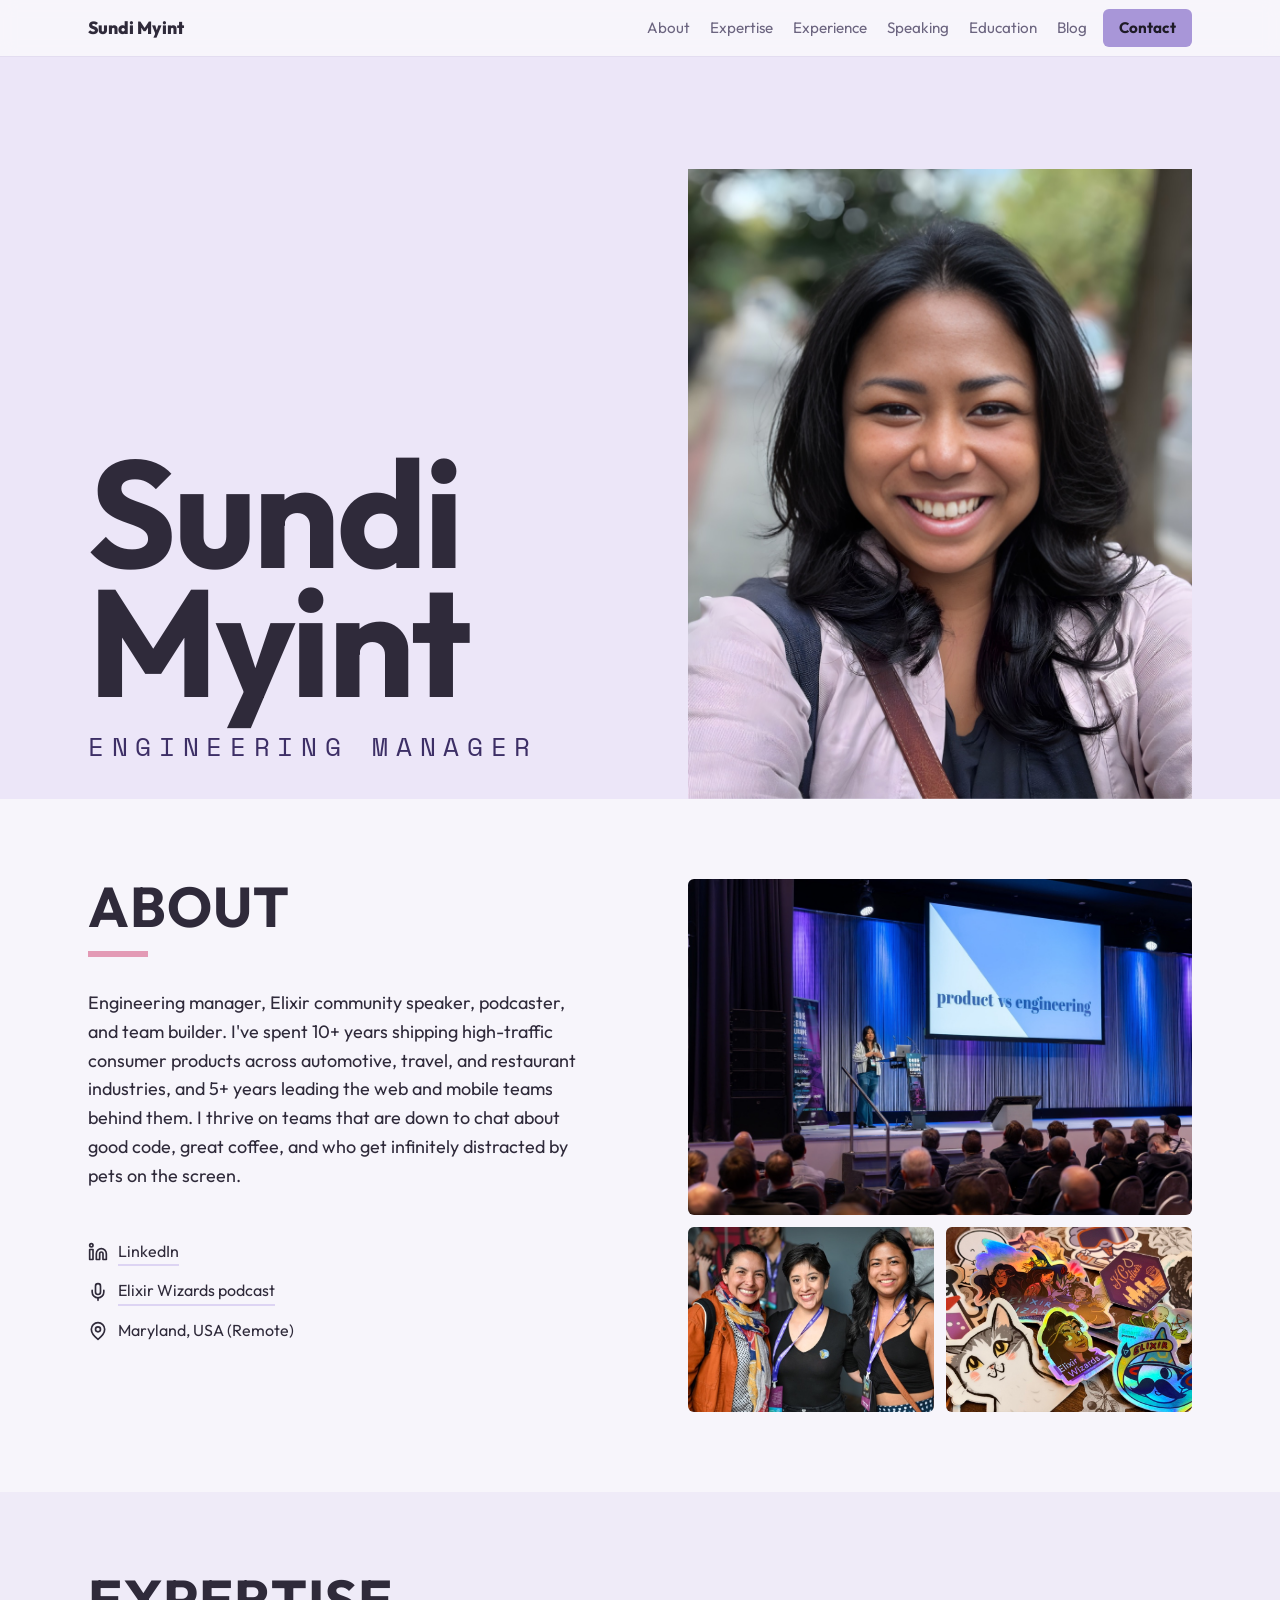
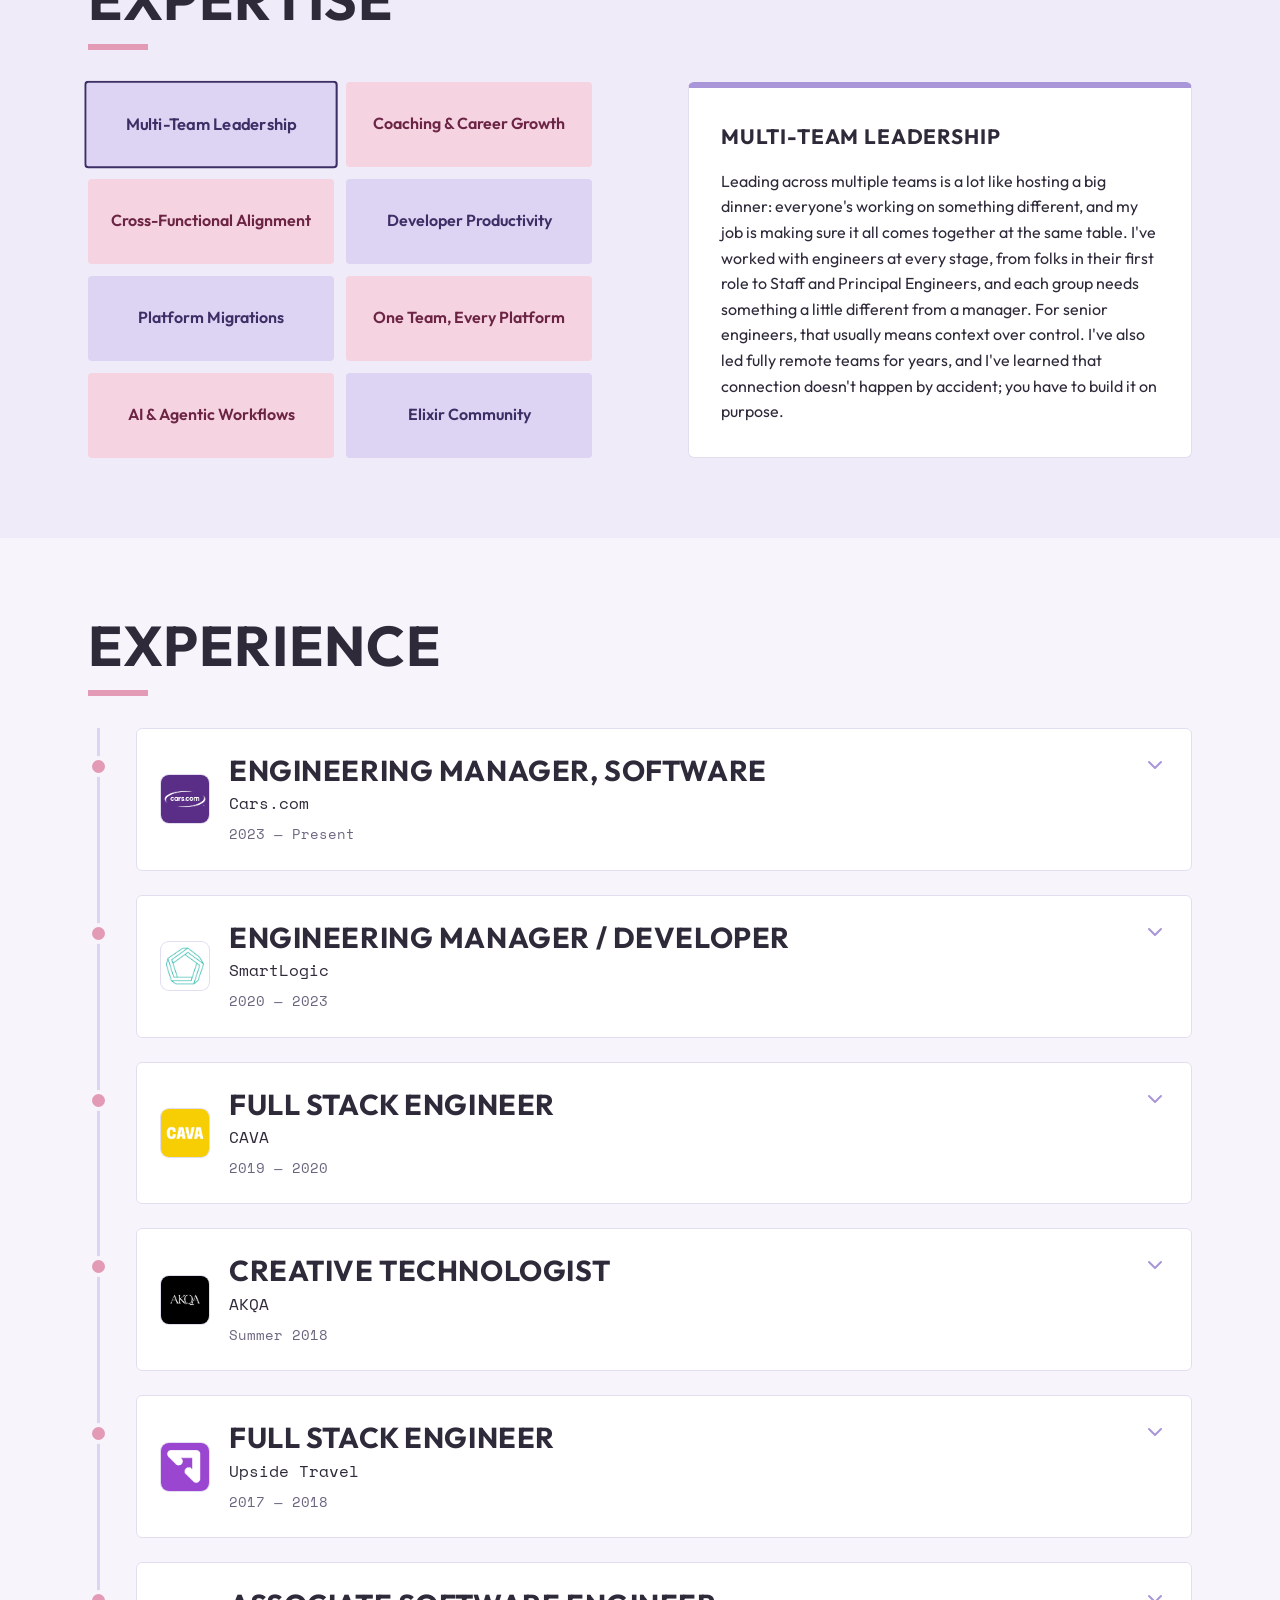
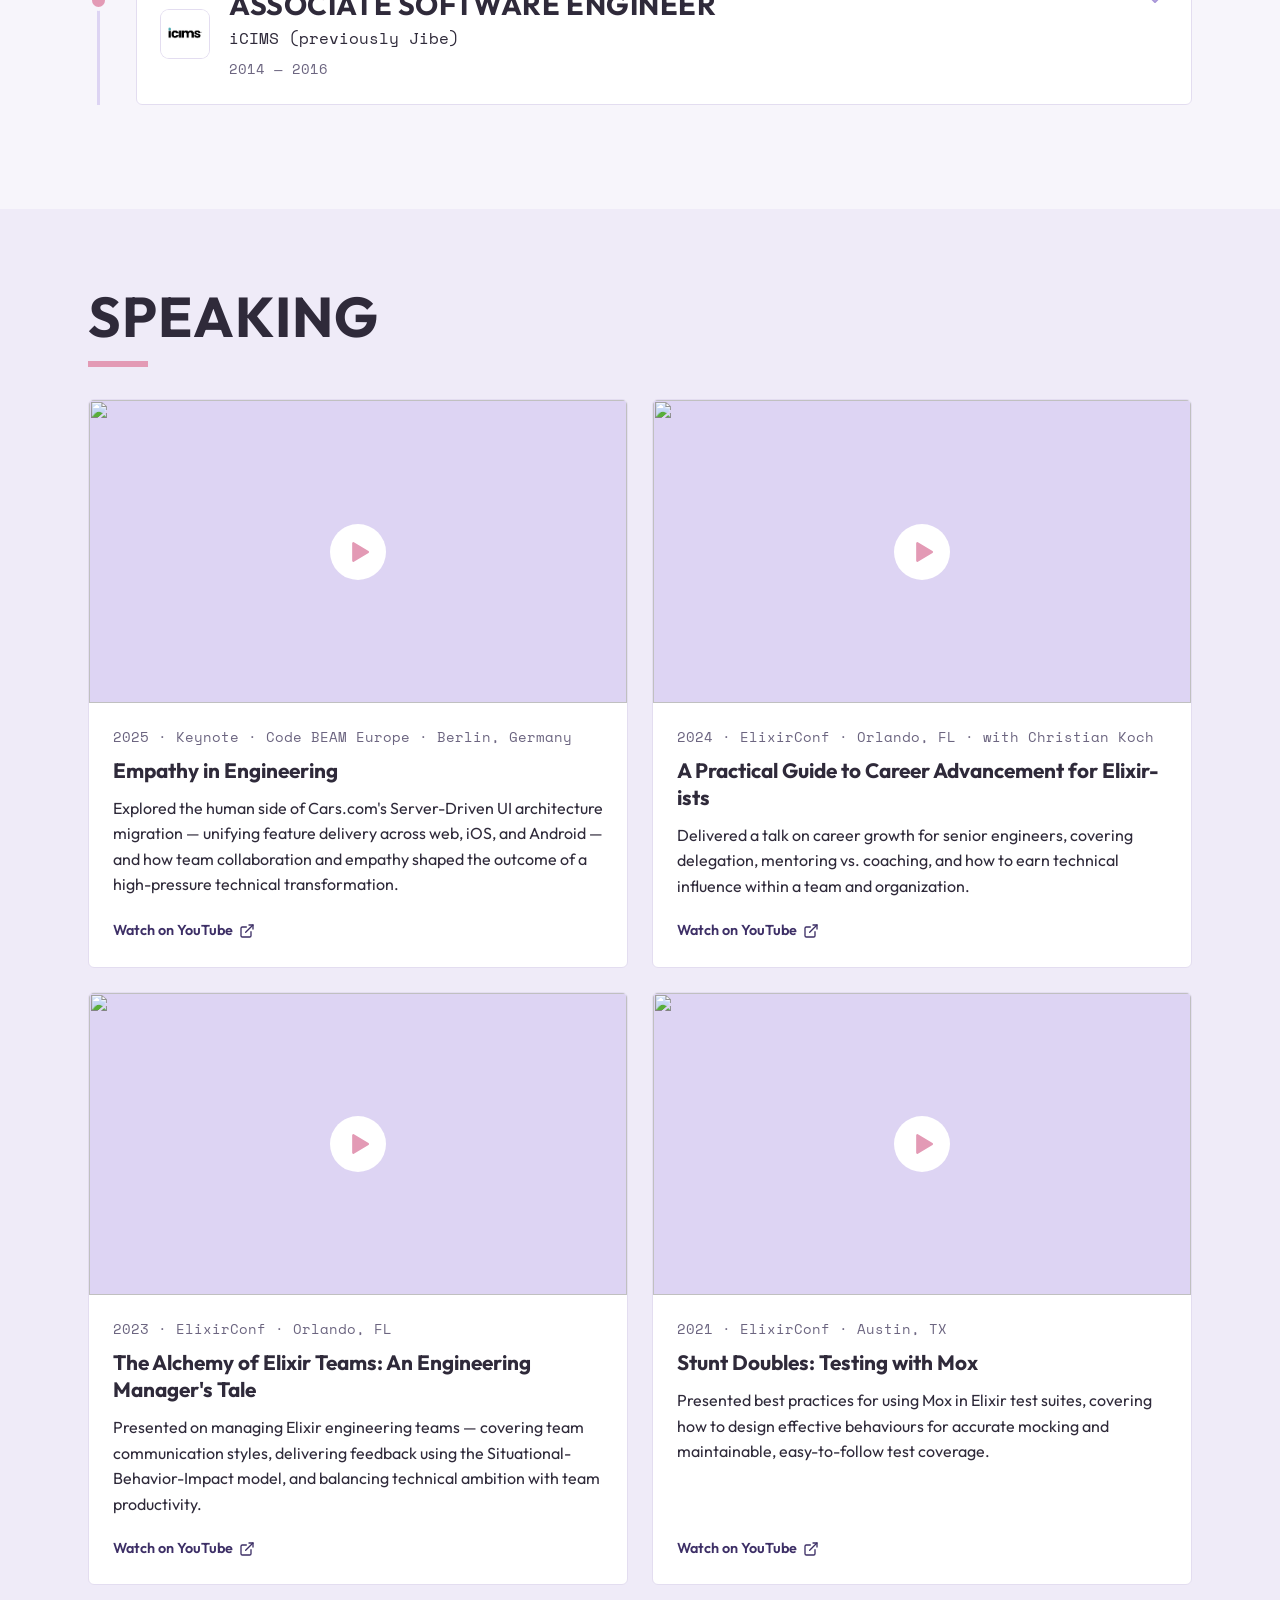
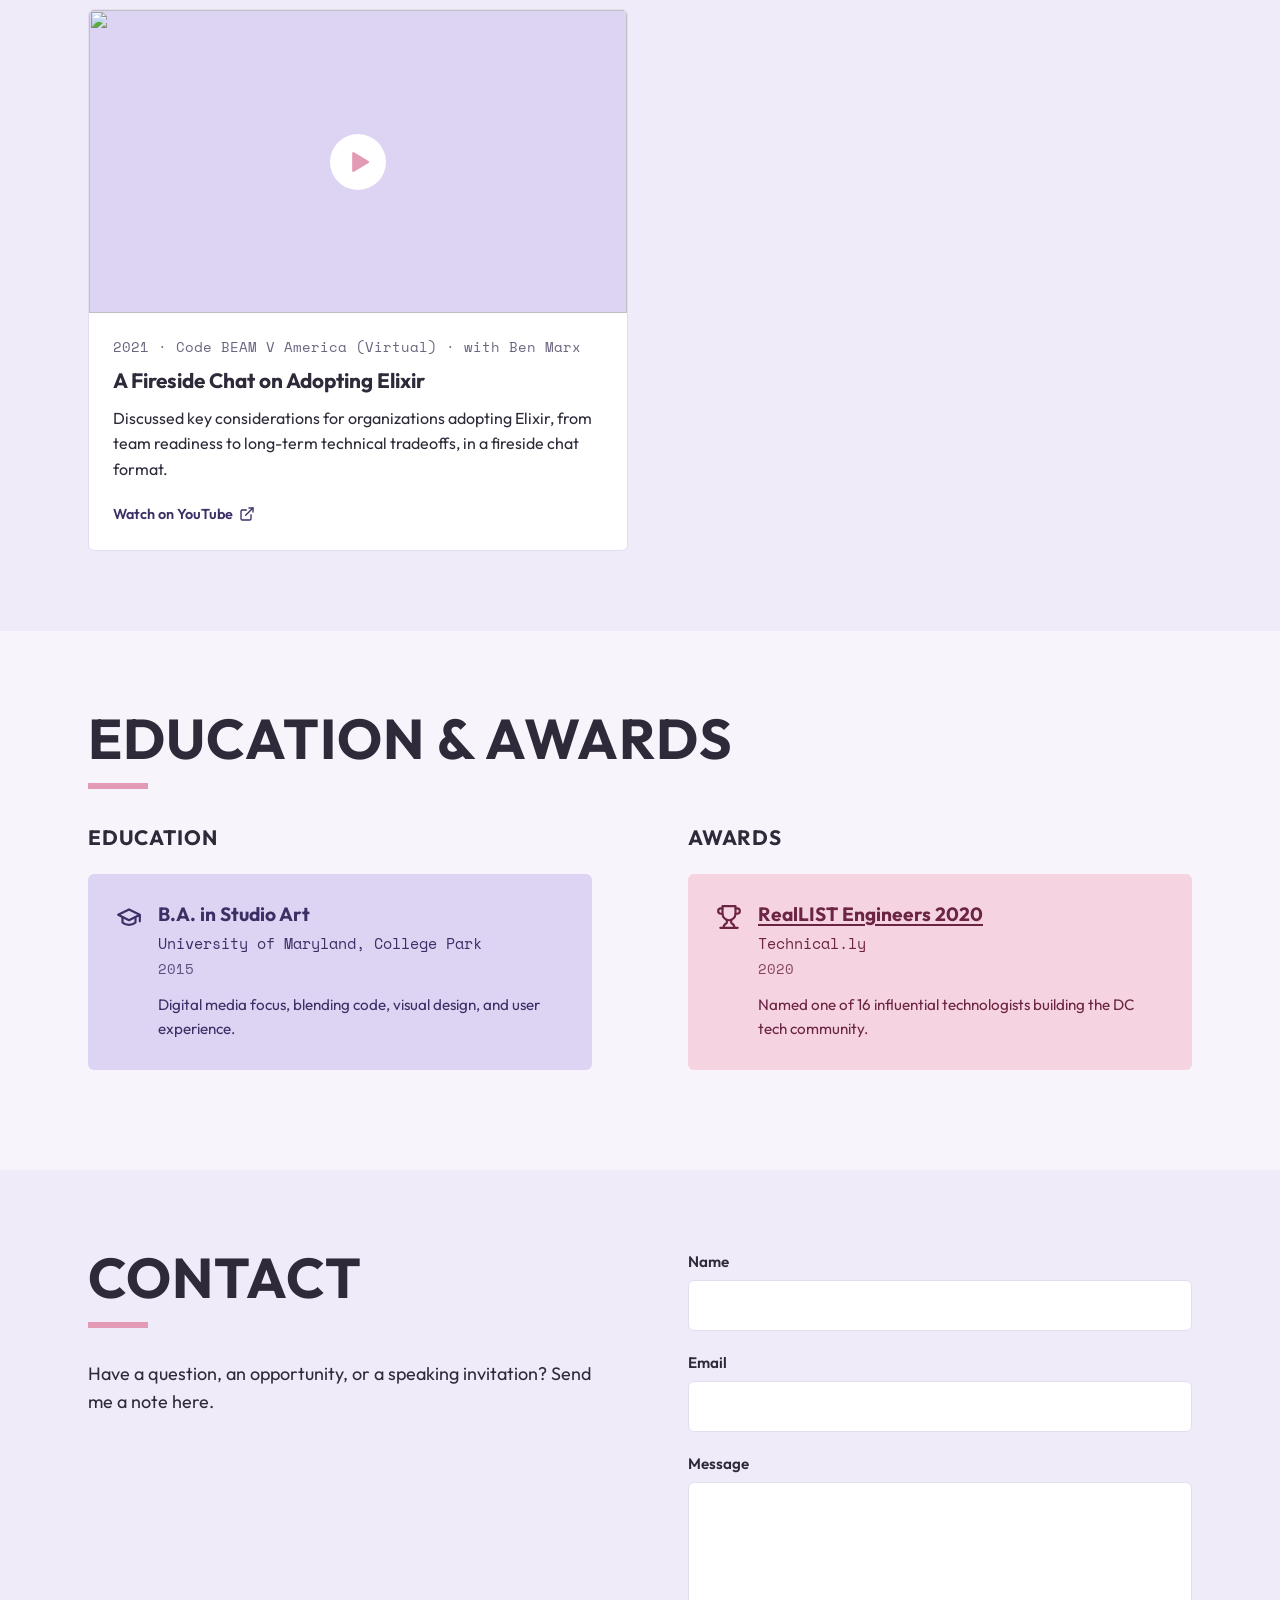
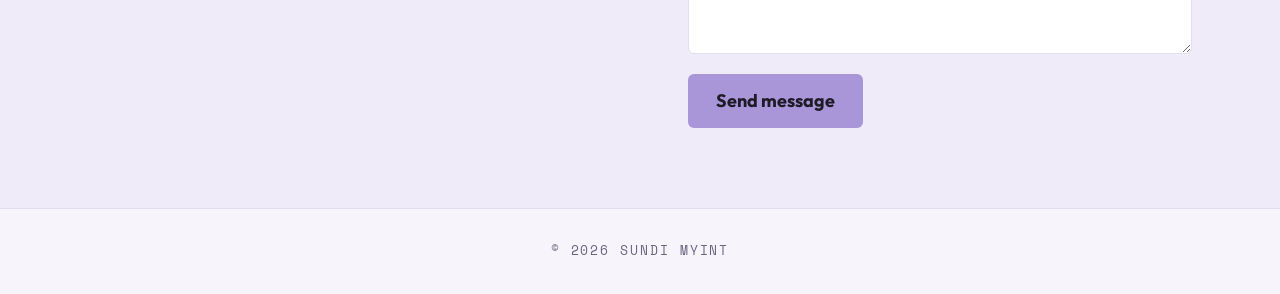
==== commit 6766f9bb: "Launch Hallway Track blog with Hello, World post Add the blog under /blog/ with a compact index (fea" ====
--- a/index.html
+++ b/index.html
@@ -503,6 +503,7 @@
         <a href="#experience">Experience</a>
         <a href="#speaking">Speaking</a>
         <a href="#education">Education</a>
+        <a href="/blog/" data-goatcounter-click="nav-blog">Blog</a>
       </div>
       <a class="nav-contact" href="#contact" data-goatcounter-click="nav-contact">Contact</a>
     </div>
